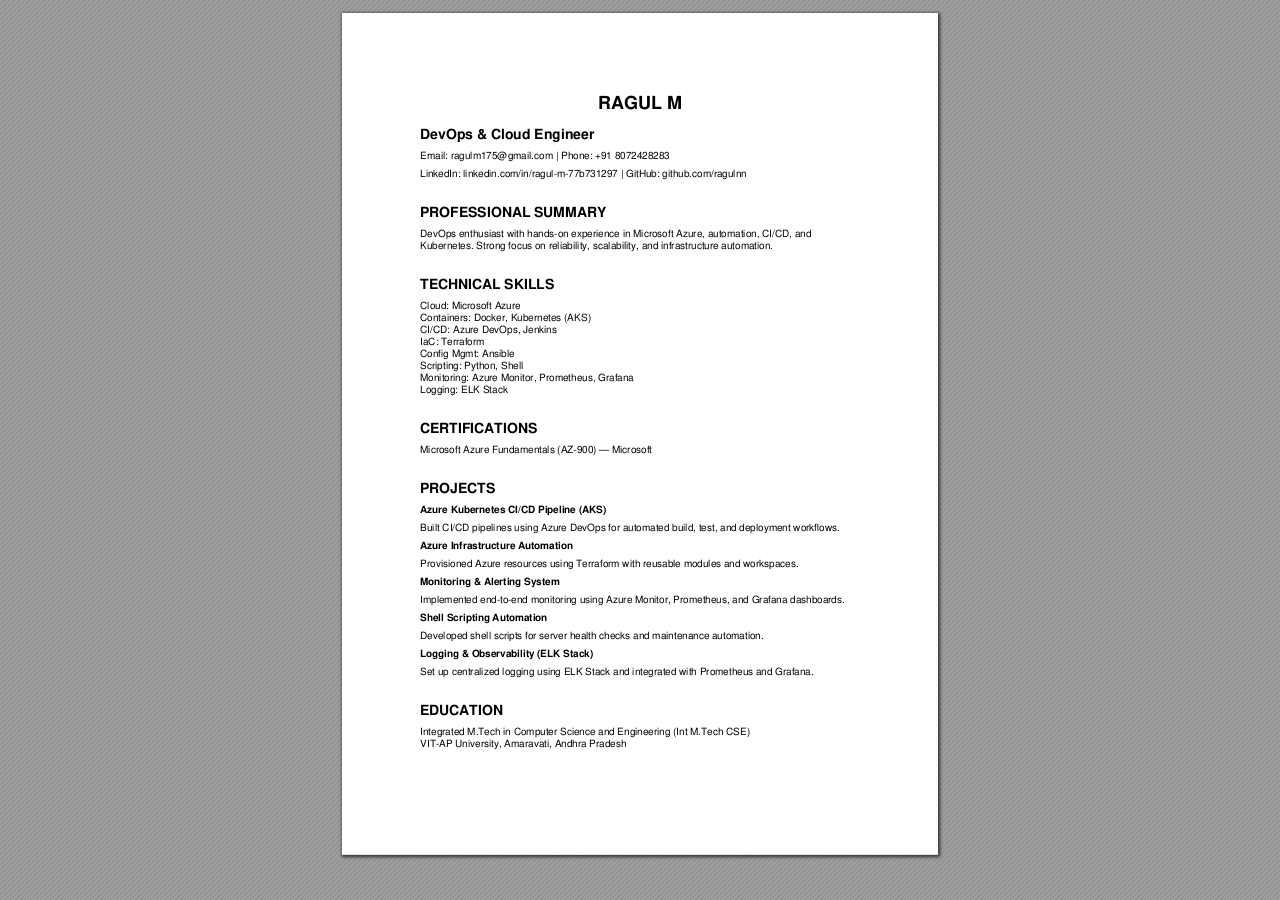
==== index.html @ ffc7468d "Rename Ragul_Resume_Updated.html to index.html" ====
<!DOCTYPE html>
<!-- Created by pdf2htmlEX (https://github.com/pdf2htmlEX/pdf2htmlEX) -->
<html xmlns="http://www.w3.org/1999/xhtml">
<head>
<meta charset="utf-8"/>
<meta name="generator" content="pdf2htmlEX"/>
<meta http-equiv="X-UA-Compatible" content="IE=edge,chrome=1"/>
<style type="text/css">
/*! 
 * Base CSS for pdf2htmlEX
 * Copyright 2012,2013 Lu Wang <coolwanglu@gmail.com> 
 * https://github.com/pdf2htmlEX/pdf2htmlEX/blob/master/share/LICENSE
 */#sidebar{position:absolute;top:0;left:0;bottom:0;width:250px;padding:0;margin:0;overflow:auto}#page-container{position:absolute;top:0;left:0;margin:0;padding:0;border:0}@media screen{#sidebar.opened+#page-container{left:250px}#page-container{bottom:0;right:0;overflow:auto}.loading-indicator{display:none}.loading-indicator.active{display:block;position:absolute;width:64px;height:64px;top:50%;left:50%;margin-top:-32px;margin-left:-32px}.loading-indicator img{position:absolute;top:0;left:0;bottom:0;right:0}}@media print{@page{margin:0}html{margin:0}body{margin:0;-webkit-print-color-adjust:exact}#sidebar{display:none}#page-container{width:auto;height:auto;overflow:visible;background-color:transparent}.d{display:none}}.pf{position:relative;background-color:white;overflow:hidden;margin:0;border:0}.pc{position:absolute;border:0;padding:0;margin:0;top:0;left:0;width:100%;height:100%;overflow:hidden;display:block;transform-origin:0 0;-ms-transform-origin:0 0;-webkit-transform-origin:0 0}.pc.opened{display:block}.bf{position:absolute;border:0;margin:0;top:0;bottom:0;width:100%;height:100%;-ms-user-select:none;-moz-user-select:none;-webkit-user-select:none;user-select:none}.bi{position:absolute;border:0;margin:0;-ms-user-select:none;-moz-user-select:none;-webkit-user-select:none;user-select:none}@media print{.pf{margin:0;box-shadow:none;page-break-after:always;page-break-inside:avoid}@-moz-document url-prefix(){.pf{overflow:visible;border:1px solid #fff}.pc{overflow:visible}}}.c{position:absolute;border:0;padding:0;margin:0;overflow:hidden;display:block}.t{position:absolute;white-space:pre;font-size:1px;transform-origin:0 100%;-ms-transform-origin:0 100%;-webkit-transform-origin:0 100%;unicode-bidi:bidi-override;-moz-font-feature-settings:"liga" 0}.t:after{content:''}.t:before{content:'';display:inline-block}.t span{position:relative;unicode-bidi:bidi-override}._{display:inline-block;color:transparent;z-index:-1}::selection{background:rgba(127,255,255,0.4)}::-moz-selection{background:rgba(127,255,255,0.4)}.pi{display:none}.d{position:absolute;transform-origin:0 100%;-ms-transform-origin:0 100%;-webkit-transform-origin:0 100%}.it{border:0;background-color:rgba(255,255,255,0.0)}.ir:hover{cursor:pointer}</style>
<style type="text/css">
/*! 
 * Fancy styles for pdf2htmlEX
 * Copyright 2012,2013 Lu Wang <coolwanglu@gmail.com> 
 * https://github.com/pdf2htmlEX/pdf2htmlEX/blob/master/share/LICENSE
 */@keyframes fadein{from{opacity:0}to{opacity:1}}@-webkit-keyframes fadein{from{opacity:0}to{opacity:1}}@keyframes swing{0{transform:rotate(0)}10%{transform:rotate(0)}90%{transform:rotate(720deg)}100%{transform:rotate(720deg)}}@-webkit-keyframes swing{0{-webkit-transform:rotate(0)}10%{-webkit-transform:rotate(0)}90%{-webkit-transform:rotate(720deg)}100%{-webkit-transform:rotate(720deg)}}@media screen{#sidebar{background-color:#2f3236;background-image:url("[data-uri]")}#outline{font-family:Georgia,Times,"Times New Roman",serif;font-size:13px;margin:2em 1em}#outline ul{padding:0}#outline li{list-style-type:none;margin:1em 0}#outline li>ul{margin-left:1em}#outline a,#outline a:visited,#outline a:hover,#outline a:active{line-height:1.2;color:#e8e8e8;text-overflow:ellipsis;white-space:nowrap;text-decoration:none;display:block;overflow:hidden;outline:0}#outline a:hover{color:#0cf}#page-container{background-color:#9e9e9e;background-image:url("[data-uri]");-webkit-transition:left 500ms;transition:left 500ms}.pf{margin:13px auto;box-shadow:1px 1px 3px 1px #333;border-collapse:separate}.pc.opened{-webkit-animation:fadein 100ms;animation:fadein 100ms}.loading-indicator.active{-webkit-animation:swing 1.5s ease-in-out .01s infinite alternate none;animation:swing 1.5s ease-in-out .01s infinite alternate none}.checked{background:no-repeat url([data-uri])}}</style>
<style type="text/css">
.ff0{font-family:sans-serif;visibility:hidden;}
@font-face{font-family:ff1;src:url('[data-uri]')format("woff");}.ff1{font-family:ff1;line-height:1.377000;font-style:normal;font-weight:normal;visibility:visible;}
@font-face{font-family:ff2;src:url('[data-uri]')format("woff");}.ff2{font-family:ff2;line-height:1.374000;font-style:normal;font-weight:normal;visibility:visible;}
.m0{transform:matrix(0.250000,0.000000,0.000000,0.250000,0,0);-ms-transform:matrix(0.250000,0.000000,0.000000,0.250000,0,0);-webkit-transform:matrix(0.250000,0.000000,0.000000,0.250000,0,0);}
.v0{vertical-align:0.000000px;}
.ls0{letter-spacing:0.000000px;}
.sc_{text-shadow:none;}
.sc0{text-shadow:-0.015em 0 transparent,0 0.015em transparent,0.015em 0 transparent,0 -0.015em  transparent;}
@media screen and (-webkit-min-device-pixel-ratio:0){
.sc_{-webkit-text-stroke:0px transparent;}
.sc0{-webkit-text-stroke:0.015em transparent;text-shadow:none;}
}
.ws0{word-spacing:0.000000px;}
.fc0{color:rgb(0,0,0);}
.fs2{font-size:40.000000px;}
.fs1{font-size:56.000000px;}
.fs0{font-size:72.000000px;}
.y0{bottom:-0.240000px;}
.y20{bottom:107.889800px;}
.y1f{bottom:119.889800px;}
.y1e{bottom:139.889800px;}
.y1d{bottom:179.889800px;}
.y1c{bottom:197.889800px;}
.y1b{bottom:215.889800px;}
.y1a{bottom:233.889800px;}
.y19{bottom:251.889800px;}
.y18{bottom:269.889800px;}
.y17{bottom:287.889800px;}
.y16{bottom:305.889800px;}
.y15{bottom:323.889800px;}
.y14{bottom:341.889800px;}
.y13{bottom:361.889800px;}
.y12{bottom:401.889800px;}
.y11{bottom:421.889800px;}
.y10{bottom:461.889800px;}
.yf{bottom:473.889800px;}
.ye{bottom:485.889800px;}
.yd{bottom:497.889800px;}
.yc{bottom:509.889800px;}
.yb{bottom:521.889800px;}
.ya{bottom:533.889800px;}
.y9{bottom:545.889800px;}
.y8{bottom:565.889800px;}
.y7{bottom:605.889800px;}
.y6{bottom:617.889800px;}
.y5{bottom:637.889800px;}
.y4{bottom:677.889800px;}
.y3{bottom:695.889800px;}
.y2{bottom:715.889800px;}
.y1{bottom:745.889800px;}
.h5{height:42.800000px;}
.h4{height:43.000000px;}
.h3{height:59.920000px;}
.h2{height:77.040000px;}
.h0{height:841.889800px;}
.h1{height:842.160000px;}
.w0{width:595.275600px;}
.w1{width:595.440000px;}
.x0{left:0.000000px;}
.x2{left:78.000000px;}
.x1{left:255.643800px;}
@media print{
.v0{vertical-align:0.000000pt;}
.ls0{letter-spacing:0.000000pt;}
.ws0{word-spacing:0.000000pt;}
.fs2{font-size:53.333333pt;}
.fs1{font-size:74.666667pt;}
.fs0{font-size:96.000000pt;}
.y0{bottom:-0.320000pt;}
.y20{bottom:143.853067pt;}
.y1f{bottom:159.853067pt;}
.y1e{bottom:186.519733pt;}
.y1d{bottom:239.853067pt;}
.y1c{bottom:263.853067pt;}
.y1b{bottom:287.853067pt;}
.y1a{bottom:311.853067pt;}
.y19{bottom:335.853067pt;}
.y18{bottom:359.853067pt;}
.y17{bottom:383.853067pt;}
.y16{bottom:407.853067pt;}
.y15{bottom:431.853067pt;}
.y14{bottom:455.853067pt;}
.y13{bottom:482.519733pt;}
.y12{bottom:535.853067pt;}
.y11{bottom:562.519733pt;}
.y10{bottom:615.853067pt;}
.yf{bottom:631.853067pt;}
.ye{bottom:647.853067pt;}
.yd{bottom:663.853067pt;}
.yc{bottom:679.853067pt;}
.yb{bottom:695.853067pt;}
.ya{bottom:711.853067pt;}
.y9{bottom:727.853067pt;}
.y8{bottom:754.519733pt;}
.y7{bottom:807.853067pt;}
.y6{bottom:823.853067pt;}
.y5{bottom:850.519733pt;}
.y4{bottom:903.853067pt;}
.y3{bottom:927.853067pt;}
.y2{bottom:954.519733pt;}
.y1{bottom:994.519733pt;}
.h5{height:57.066667pt;}
.h4{height:57.333333pt;}
.h3{height:79.893333pt;}
.h2{height:102.720000pt;}
.h0{height:1122.519733pt;}
.h1{height:1122.880000pt;}
.w0{width:793.700800pt;}
.w1{width:793.920000pt;}
.x0{left:0.000000pt;}
.x2{left:104.000000pt;}
.x1{left:340.858400pt;}
}
</style>
<script>
/*
 Copyright 2012 Mozilla Foundation 
 Copyright 2013 Lu Wang <coolwanglu@gmail.com>
 Apachine License Version 2.0 
*/
(function(){function b(a,b,e,f){var c=(a.className||"").split(/\s+/g);""===c[0]&&c.shift();var d=c.indexOf(b);0>d&&e&&c.push(b);0<=d&&f&&c.splice(d,1);a.className=c.join(" ");return 0<=d}if(!("classList"in document.createElement("div"))){var e={add:function(a){b(this.element,a,!0,!1)},contains:function(a){return b(this.element,a,!1,!1)},remove:function(a){b(this.element,a,!1,!0)},toggle:function(a){b(this.element,a,!0,!0)}};Object.defineProperty(HTMLElement.prototype,"classList",{get:function(){if(this._classList)return this._classList;
var a=Object.create(e,{element:{value:this,writable:!1,enumerable:!0}});Object.defineProperty(this,"_classList",{value:a,writable:!1,enumerable:!1});return a},enumerable:!0})}})();
</script>
<script>
(function(){/*
 pdf2htmlEX.js: Core UI functions for pdf2htmlEX 
 Copyright 2012,2013 Lu Wang <coolwanglu@gmail.com> and other contributors 
 https://github.com/pdf2htmlEX/pdf2htmlEX/blob/master/share/LICENSE 
*/
var pdf2htmlEX=window.pdf2htmlEX=window.pdf2htmlEX||{},CSS_CLASS_NAMES={page_frame:"pf",page_content_box:"pc",page_data:"pi",background_image:"bi",link:"l",input_radio:"ir",__dummy__:"no comma"},DEFAULT_CONFIG={container_id:"page-container",sidebar_id:"sidebar",outline_id:"outline",loading_indicator_cls:"loading-indicator",preload_pages:3,render_timeout:100,scale_step:0.9,key_handler:!0,hashchange_handler:!0,view_history_handler:!0,__dummy__:"no comma"},EPS=1E-6;
function invert(a){var b=a[0]*a[3]-a[1]*a[2];return[a[3]/b,-a[1]/b,-a[2]/b,a[0]/b,(a[2]*a[5]-a[3]*a[4])/b,(a[1]*a[4]-a[0]*a[5])/b]}function transform(a,b){return[a[0]*b[0]+a[2]*b[1]+a[4],a[1]*b[0]+a[3]*b[1]+a[5]]}function get_page_number(a){return parseInt(a.getAttribute("data-page-no"),16)}function disable_dragstart(a){for(var b=0,c=a.length;b<c;++b)a[b].addEventListener("dragstart",function(){return!1},!1)}
function clone_and_extend_objs(a){for(var b={},c=0,e=arguments.length;c<e;++c){var h=arguments[c],d;for(d in h)h.hasOwnProperty(d)&&(b[d]=h[d])}return b}
function Page(a){if(a){this.shown=this.loaded=!1;this.page=a;this.num=get_page_number(a);this.original_height=a.clientHeight;this.original_width=a.clientWidth;var b=a.getElementsByClassName(CSS_CLASS_NAMES.page_content_box)[0];b&&(this.content_box=b,this.original_scale=this.cur_scale=this.original_height/b.clientHeight,this.page_data=JSON.parse(a.getElementsByClassName(CSS_CLASS_NAMES.page_data)[0].getAttribute("data-data")),this.ctm=this.page_data.ctm,this.ictm=invert(this.ctm),this.loaded=!0)}}
Page.prototype={hide:function(){this.loaded&&this.shown&&(this.content_box.classList.remove("opened"),this.shown=!1)},show:function(){this.loaded&&!this.shown&&(this.content_box.classList.add("opened"),this.shown=!0)},rescale:function(a){this.cur_scale=0===a?this.original_scale:a;this.loaded&&(a=this.content_box.style,a.msTransform=a.webkitTransform=a.transform="scale("+this.cur_scale.toFixed(3)+")");a=this.page.style;a.height=this.original_height*this.cur_scale+"px";a.width=this.original_width*this.cur_scale+
"px"},view_position:function(){var a=this.page,b=a.parentNode;return[b.scrollLeft-a.offsetLeft-a.clientLeft,b.scrollTop-a.offsetTop-a.clientTop]},height:function(){return this.page.clientHeight},width:function(){return this.page.clientWidth}};function Viewer(a){this.config=clone_and_extend_objs(DEFAULT_CONFIG,0<arguments.length?a:{});this.pages_loading=[];this.init_before_loading_content();var b=this;document.addEventListener("DOMContentLoaded",function(){b.init_after_loading_content()},!1)}
Viewer.prototype={scale:1,cur_page_idx:0,first_page_idx:0,init_before_loading_content:function(){this.pre_hide_pages()},initialize_radio_button:function(){for(var a=document.getElementsByClassName(CSS_CLASS_NAMES.input_radio),b=0;b<a.length;b++)a[b].addEventListener("click",function(){this.classList.toggle("checked")})},init_after_loading_content:function(){this.sidebar=document.getElementById(this.config.sidebar_id);this.outline=document.getElementById(this.config.outline_id);this.container=document.getElementById(this.config.container_id);
this.loading_indicator=document.getElementsByClassName(this.config.loading_indicator_cls)[0];for(var a=!0,b=this.outline.childNodes,c=0,e=b.length;c<e;++c)if("ul"===b[c].nodeName.toLowerCase()){a=!1;break}a||this.sidebar.classList.add("opened");this.find_pages();if(0!=this.pages.length){disable_dragstart(document.getElementsByClassName(CSS_CLASS_NAMES.background_image));this.config.key_handler&&this.register_key_handler();var h=this;this.config.hashchange_handler&&window.addEventListener("hashchange",
function(a){h.navigate_to_dest(document.location.hash.substring(1))},!1);this.config.view_history_handler&&window.addEventListener("popstate",function(a){a.state&&h.navigate_to_dest(a.state)},!1);this.container.addEventListener("scroll",function(){h.update_page_idx();h.schedule_render(!0)},!1);[this.container,this.outline].forEach(function(a){a.addEventListener("click",h.link_handler.bind(h),!1)});this.initialize_radio_button();this.render()}},find_pages:function(){for(var a=[],b={},c=this.container.childNodes,
e=0,h=c.length;e<h;++e){var d=c[e];d.nodeType===Node.ELEMENT_NODE&&d.classList.contains(CSS_CLASS_NAMES.page_frame)&&(d=new Page(d),a.push(d),b[d.num]=a.length-1)}this.pages=a;this.page_map=b},load_page:function(a,b,c){var e=this.pages;if(!(a>=e.length||(e=e[a],e.loaded||this.pages_loading[a]))){var e=e.page,h=e.getAttribute("data-page-url");if(h){this.pages_loading[a]=!0;var d=e.getElementsByClassName(this.config.loading_indicator_cls)[0];"undefined"===typeof d&&(d=this.loading_indicator.cloneNode(!0),
d.classList.add("active"),e.appendChild(d));var f=this,g=new XMLHttpRequest;g.open("GET",h,!0);g.onload=function(){if(200===g.status||0===g.status){var b=document.createElement("div");b.innerHTML=g.responseText;for(var d=null,b=b.childNodes,e=0,h=b.length;e<h;++e){var p=b[e];if(p.nodeType===Node.ELEMENT_NODE&&p.classList.contains(CSS_CLASS_NAMES.page_frame)){d=p;break}}b=f.pages[a];f.container.replaceChild(d,b.page);b=new Page(d);f.pages[a]=b;b.hide();b.rescale(f.scale);disable_dragstart(d.getElementsByClassName(CSS_CLASS_NAMES.background_image));
f.schedule_render(!1);c&&c(b)}delete f.pages_loading[a]};g.send(null)}void 0===b&&(b=this.config.preload_pages);0<--b&&(f=this,setTimeout(function(){f.load_page(a+1,b)},0))}},pre_hide_pages:function(){var a="@media screen{."+CSS_CLASS_NAMES.page_content_box+"{display:none;}}",b=document.createElement("style");b.styleSheet?b.styleSheet.cssText=a:b.appendChild(document.createTextNode(a));document.head.appendChild(b)},render:function(){for(var a=this.container,b=a.scrollTop,c=a.clientHeight,a=b-c,b=
b+c+c,c=this.pages,e=0,h=c.length;e<h;++e){var d=c[e],f=d.page,g=f.offsetTop+f.clientTop,f=g+f.clientHeight;g<=b&&f>=a?d.loaded?d.show():this.load_page(e):d.hide()}},update_page_idx:function(){var a=this.pages,b=a.length;if(!(2>b)){for(var c=this.container,e=c.scrollTop,c=e+c.clientHeight,h=-1,d=b,f=d-h;1<f;){var g=h+Math.floor(f/2),f=a[g].page;f.offsetTop+f.clientTop+f.clientHeight>=e?d=g:h=g;f=d-h}this.first_page_idx=d;for(var g=h=this.cur_page_idx,k=0;d<b;++d){var f=a[d].page,l=f.offsetTop+f.clientTop,
f=f.clientHeight;if(l>c)break;f=(Math.min(c,l+f)-Math.max(e,l))/f;if(d===h&&Math.abs(f-1)<=EPS){g=h;break}f>k&&(k=f,g=d)}this.cur_page_idx=g}},schedule_render:function(a){if(void 0!==this.render_timer){if(!a)return;clearTimeout(this.render_timer)}var b=this;this.render_timer=setTimeout(function(){delete b.render_timer;b.render()},this.config.render_timeout)},register_key_handler:function(){var a=this;window.addEventListener("DOMMouseScroll",function(b){if(b.ctrlKey){b.preventDefault();var c=a.container,
e=c.getBoundingClientRect(),c=[b.clientX-e.left-c.clientLeft,b.clientY-e.top-c.clientTop];a.rescale(Math.pow(a.config.scale_step,b.detail),!0,c)}},!1);window.addEventListener("keydown",function(b){var c=!1,e=b.ctrlKey||b.metaKey,h=b.altKey;switch(b.keyCode){case 61:case 107:case 187:e&&(a.rescale(1/a.config.scale_step,!0),c=!0);break;case 173:case 109:case 189:e&&(a.rescale(a.config.scale_step,!0),c=!0);break;case 48:e&&(a.rescale(0,!1),c=!0);break;case 33:h?a.scroll_to(a.cur_page_idx-1):a.container.scrollTop-=
a.container.clientHeight;c=!0;break;case 34:h?a.scroll_to(a.cur_page_idx+1):a.container.scrollTop+=a.container.clientHeight;c=!0;break;case 35:a.container.scrollTop=a.container.scrollHeight;c=!0;break;case 36:a.container.scrollTop=0,c=!0}c&&b.preventDefault()},!1)},rescale:function(a,b,c){var e=this.scale;this.scale=a=0===a?1:b?e*a:a;c||(c=[0,0]);b=this.container;c[0]+=b.scrollLeft;c[1]+=b.scrollTop;for(var h=this.pages,d=h.length,f=this.first_page_idx;f<d;++f){var g=h[f].page;if(g.offsetTop+g.clientTop>=
c[1])break}g=f-1;0>g&&(g=0);var g=h[g].page,k=g.clientWidth,f=g.clientHeight,l=g.offsetLeft+g.clientLeft,m=c[0]-l;0>m?m=0:m>k&&(m=k);k=g.offsetTop+g.clientTop;c=c[1]-k;0>c?c=0:c>f&&(c=f);for(f=0;f<d;++f)h[f].rescale(a);b.scrollLeft+=m/e*a+g.offsetLeft+g.clientLeft-m-l;b.scrollTop+=c/e*a+g.offsetTop+g.clientTop-c-k;this.schedule_render(!0)},fit_width:function(){var a=this.cur_page_idx;this.rescale(this.container.clientWidth/this.pages[a].width(),!0);this.scroll_to(a)},fit_height:function(){var a=this.cur_page_idx;
this.rescale(this.container.clientHeight/this.pages[a].height(),!0);this.scroll_to(a)},get_containing_page:function(a){for(;a;){if(a.nodeType===Node.ELEMENT_NODE&&a.classList.contains(CSS_CLASS_NAMES.page_frame)){a=get_page_number(a);var b=this.page_map;return a in b?this.pages[b[a]]:null}a=a.parentNode}return null},link_handler:function(a){var b=a.target,c=b.getAttribute("data-dest-detail");if(c){if(this.config.view_history_handler)try{var e=this.get_current_view_hash();window.history.replaceState(e,
"","#"+e);window.history.pushState(c,"","#"+c)}catch(h){}this.navigate_to_dest(c,this.get_containing_page(b));a.preventDefault()}},navigate_to_dest:function(a,b){try{var c=JSON.parse(a)}catch(e){return}if(c instanceof Array){var h=c[0],d=this.page_map;if(h in d){for(var f=d[h],h=this.pages[f],d=2,g=c.length;d<g;++d){var k=c[d];if(null!==k&&"number"!==typeof k)return}for(;6>c.length;)c.push(null);var g=b||this.pages[this.cur_page_idx],d=g.view_position(),d=transform(g.ictm,[d[0],g.height()-d[1]]),
g=this.scale,l=[0,0],m=!0,k=!1,n=this.scale;switch(c[1]){case "XYZ":l=[null===c[2]?d[0]:c[2]*n,null===c[3]?d[1]:c[3]*n];g=c[4];if(null===g||0===g)g=this.scale;k=!0;break;case "Fit":case "FitB":l=[0,0];k=!0;break;case "FitH":case "FitBH":l=[0,null===c[2]?d[1]:c[2]*n];k=!0;break;case "FitV":case "FitBV":l=[null===c[2]?d[0]:c[2]*n,0];k=!0;break;case "FitR":l=[c[2]*n,c[5]*n],m=!1,k=!0}if(k){this.rescale(g,!1);var p=this,c=function(a){l=transform(a.ctm,l);m&&(l[1]=a.height()-l[1]);p.scroll_to(f,l)};h.loaded?
c(h):(this.load_page(f,void 0,c),this.scroll_to(f))}}}},scroll_to:function(a,b){var c=this.pages;if(!(0>a||a>=c.length)){c=c[a].view_position();void 0===b&&(b=[0,0]);var e=this.container;e.scrollLeft+=b[0]-c[0];e.scrollTop+=b[1]-c[1]}},get_current_view_hash:function(){var a=[],b=this.pages[this.cur_page_idx];a.push(b.num);a.push("XYZ");var c=b.view_position(),c=transform(b.ictm,[c[0],b.height()-c[1]]);a.push(c[0]/this.scale);a.push(c[1]/this.scale);a.push(this.scale);return JSON.stringify(a)}};
pdf2htmlEX.Viewer=Viewer;})();
</script>
<script>
try{
pdf2htmlEX.defaultViewer = new pdf2htmlEX.Viewer({});
}catch(e){}
</script>
<title></title>
</head>
<body>
<div id="sidebar">
<div id="outline">
</div>
</div>
<div id="page-container">
<div id="pf1" class="pf w0 h0" data-page-no="1"><div class="pc pc1 w0 h0"><img class="bi x0 y0 w1 h1" alt="" src="[data-uri]"/><div class="t m0 x1 h2 y1 ff1 fs0 fc0 sc0 ls0 ws0">RAGUL M</div><div class="t m0 x2 h3 y2 ff1 fs1 fc0 sc0 ls0 ws0">DevOps &amp; Cloud Engineer</div><div class="t m0 x2 h4 y3 ff2 fs2 fc0 sc0 ls0 ws0">Email: ragulm175@gmail.com | Phone: +91 8072428283</div><div class="t m0 x2 h4 y4 ff2 fs2 fc0 sc0 ls0 ws0">LinkedIn: linkedin.com/in/ragul-m-77b731297 | GitHub: github.com/ragulnn</div><div class="t m0 x2 h3 y5 ff1 fs1 fc0 sc0 ls0 ws0">PROFESSIONAL SUMMARY</div><div class="t m0 x2 h4 y6 ff2 fs2 fc0 sc0 ls0 ws0">DevOps enthusiast with hands-on experience in Microsoft Azure, automation, CI/CD, and</div><div class="t m0 x2 h4 y7 ff2 fs2 fc0 sc0 ls0 ws0">Kubernetes. Strong focus on reliability, scalability, and infrastructure automation.</div><div class="t m0 x2 h3 y8 ff1 fs1 fc0 sc0 ls0 ws0">TECHNICAL SKILLS</div><div class="t m0 x2 h4 y9 ff2 fs2 fc0 sc0 ls0 ws0">Cloud: Microsoft Azure</div><div class="t m0 x2 h4 ya ff2 fs2 fc0 sc0 ls0 ws0">Containers: Docker, Kubernetes (AKS)</div><div class="t m0 x2 h4 yb ff2 fs2 fc0 sc0 ls0 ws0">CI/CD: Azure DevOps, Jenkins</div><div class="t m0 x2 h4 yc ff2 fs2 fc0 sc0 ls0 ws0">IaC: Terraform</div><div class="t m0 x2 h4 yd ff2 fs2 fc0 sc0 ls0 ws0">Config Mgmt: Ansible</div><div class="t m0 x2 h4 ye ff2 fs2 fc0 sc0 ls0 ws0">Scripting: Python, Shell</div><div class="t m0 x2 h4 yf ff2 fs2 fc0 sc0 ls0 ws0">Monitoring: Azure Monitor, Prometheus, Grafana</div><div class="t m0 x2 h4 y10 ff2 fs2 fc0 sc0 ls0 ws0">Logging: ELK Stack</div><div class="t m0 x2 h3 y11 ff1 fs1 fc0 sc0 ls0 ws0">CERTIFICATIONS</div><div class="t m0 x2 h4 y12 ff2 fs2 fc0 sc0 ls0 ws0">Microsoft Azure Fundamentals (AZ-900) — Microsoft</div><div class="t m0 x2 h3 y13 ff1 fs1 fc0 sc0 ls0 ws0">PROJECTS</div><div class="t m0 x2 h5 y14 ff1 fs2 fc0 sc0 ls0 ws0">Azure Kubernetes CI/CD Pipeline (AKS)</div><div class="t m0 x2 h4 y15 ff2 fs2 fc0 sc0 ls0 ws0">Built CI/CD pipelines using Azure DevOps for automated build, test, and deployment workflows.</div><div class="t m0 x2 h5 y16 ff1 fs2 fc0 sc0 ls0 ws0">Azure Infrastructure Automation</div><div class="t m0 x2 h4 y17 ff2 fs2 fc0 sc0 ls0 ws0">Provisioned Azure resources using Terraform with reusable modules and workspaces.</div><div class="t m0 x2 h5 y18 ff1 fs2 fc0 sc0 ls0 ws0">Monitoring &amp; Alerting System</div><div class="t m0 x2 h4 y19 ff2 fs2 fc0 sc0 ls0 ws0">Implemented end-to-end monitoring using Azure Monitor, Prometheus, and Grafana dashboards.</div><div class="t m0 x2 h5 y1a ff1 fs2 fc0 sc0 ls0 ws0">Shell Scripting Automation</div><div class="t m0 x2 h4 y1b ff2 fs2 fc0 sc0 ls0 ws0">Developed shell scripts for server health checks and maintenance automation.</div><div class="t m0 x2 h5 y1c ff1 fs2 fc0 sc0 ls0 ws0">Logging &amp; Observability (ELK Stack)</div><div class="t m0 x2 h4 y1d ff2 fs2 fc0 sc0 ls0 ws0">Set up centralized logging using ELK Stack and integrated with Prometheus and Grafana.</div><div class="t m0 x2 h3 y1e ff1 fs1 fc0 sc0 ls0 ws0">EDUCATION</div><div class="t m0 x2 h4 y1f ff2 fs2 fc0 sc0 ls0 ws0">Integrated M.Tech in Computer Science and Engineering (Int M.Tech CSE)</div><div class="t m0 x2 h4 y20 ff2 fs2 fc0 sc0 ls0 ws0">VIT-AP University, Amaravati, Andhra Pradesh</div></div><div class="pi" data-data='{"ctm":[1.000000,0.000000,0.000000,1.000000,0.000000,0.000000]}'></div></div>
</div>
<div class="loading-indicator">
<img alt="" src="[data-uri]"/>
</div>
</body>
</html>
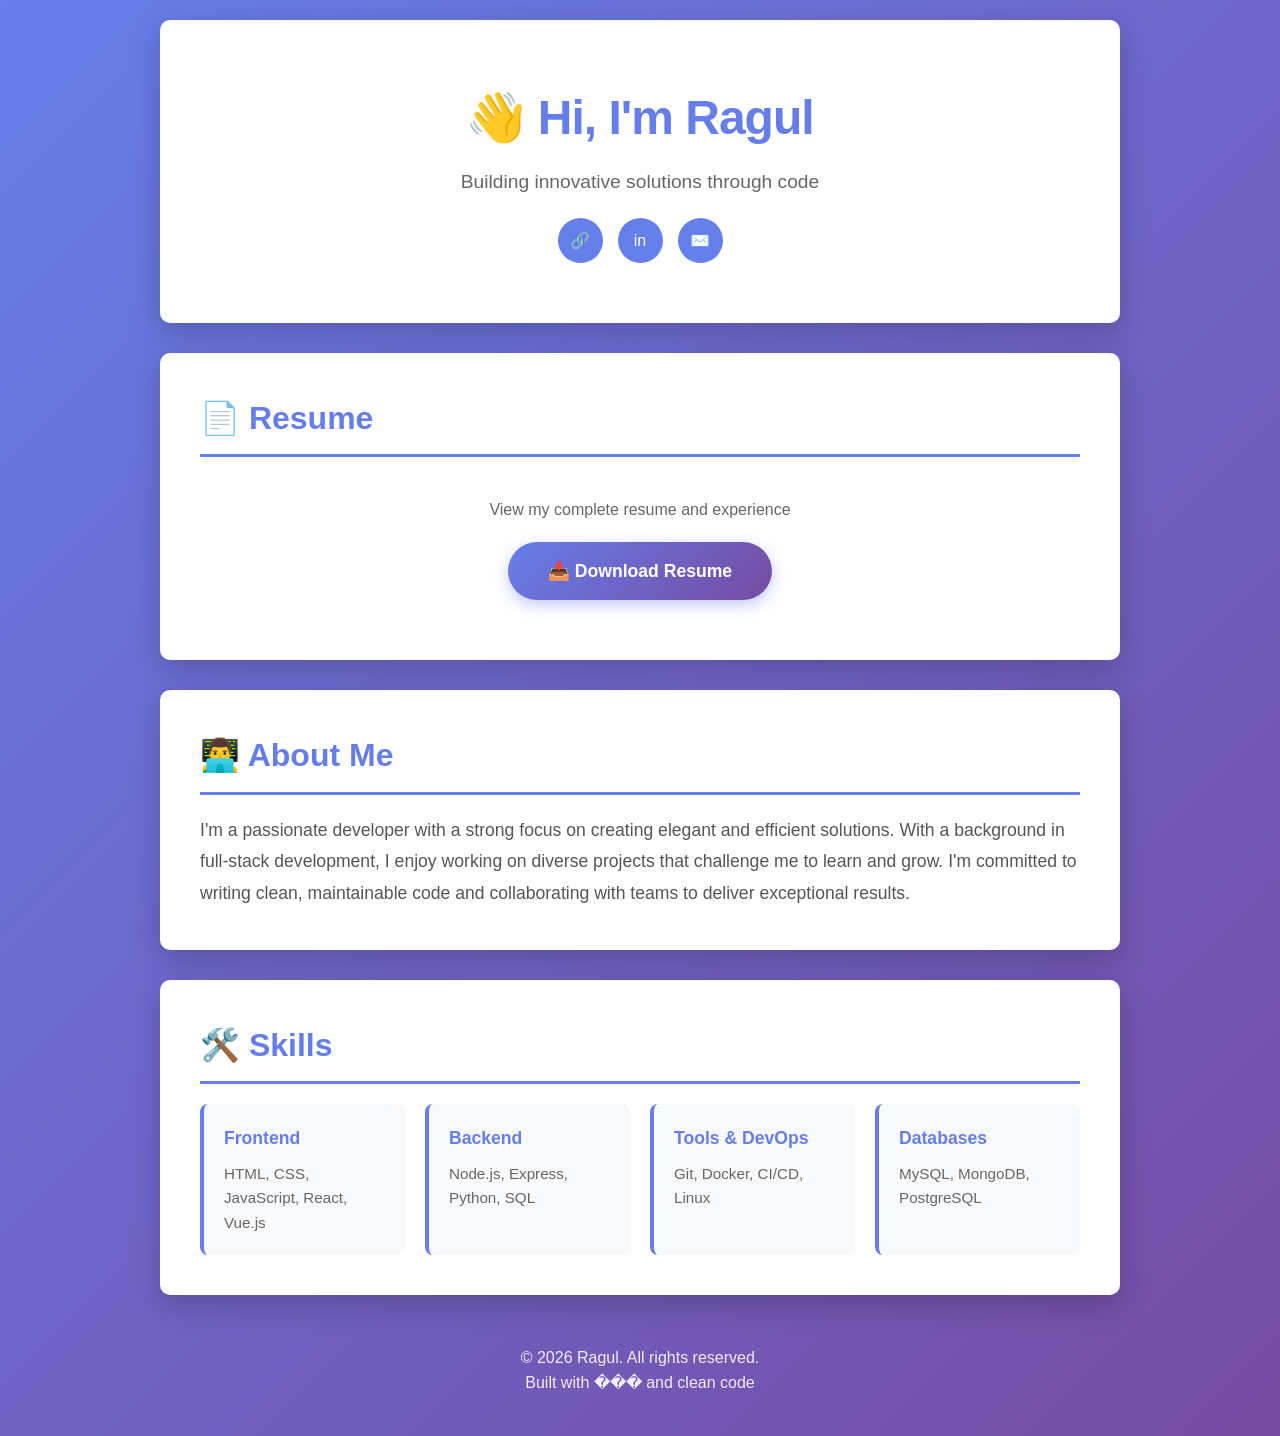
==== commit 170bcbe0: "Replace with professional portfolio website" ====
--- a/index.html
+++ b/index.html
@@ -1,192 +1,239 @@
 <!DOCTYPE html>
-<!-- Created by pdf2htmlEX (https://github.com/pdf2htmlEX/pdf2htmlEX) -->
-<html xmlns="http://www.w3.org/1999/xhtml">
+<html lang="en">
 <head>
-<meta charset="utf-8"/>
-<meta name="generator" content="pdf2htmlEX"/>
-<meta http-equiv="X-UA-Compatible" content="IE=edge,chrome=1"/>
-<style type="text/css">
-/*! 
- * Base CSS for pdf2htmlEX
- * Copyright 2012,2013 Lu Wang <coolwanglu@gmail.com> 
- * https://github.com/pdf2htmlEX/pdf2htmlEX/blob/master/share/LICENSE
- */#sidebar{position:absolute;top:0;left:0;bottom:0;width:250px;padding:0;margin:0;overflow:auto}#page-container{position:absolute;top:0;left:0;margin:0;padding:0;border:0}@media screen{#sidebar.opened+#page-container{left:250px}#page-container{bottom:0;right:0;overflow:auto}.loading-indicator{display:none}.loading-indicator.active{display:block;position:absolute;width:64px;height:64px;top:50%;left:50%;margin-top:-32px;margin-left:-32px}.loading-indicator img{position:absolute;top:0;left:0;bottom:0;right:0}}@media print{@page{margin:0}html{margin:0}body{margin:0;-webkit-print-color-adjust:exact}#sidebar{display:none}#page-container{width:auto;height:auto;overflow:visible;background-color:transparent}.d{display:none}}.pf{position:relative;background-color:white;overflow:hidden;margin:0;border:0}.pc{position:absolute;border:0;padding:0;margin:0;top:0;left:0;width:100%;height:100%;overflow:hidden;display:block;transform-origin:0 0;-ms-transform-origin:0 0;-webkit-transform-origin:0 0}.pc.opened{display:block}.bf{position:absolute;border:0;margin:0;top:0;bottom:0;width:100%;height:100%;-ms-user-select:none;-moz-user-select:none;-webkit-user-select:none;user-select:none}.bi{position:absolute;border:0;margin:0;-ms-user-select:none;-moz-user-select:none;-webkit-user-select:none;user-select:none}@media print{.pf{margin:0;box-shadow:none;page-break-after:always;page-break-inside:avoid}@-moz-document url-prefix(){.pf{overflow:visible;border:1px solid #fff}.pc{overflow:visible}}}.c{position:absolute;border:0;padding:0;margin:0;overflow:hidden;display:block}.t{position:absolute;white-space:pre;font-size:1px;transform-origin:0 100%;-ms-transform-origin:0 100%;-webkit-transform-origin:0 100%;unicode-bidi:bidi-override;-moz-font-feature-settings:"liga" 0}.t:after{content:''}.t:before{content:'';display:inline-block}.t span{position:relative;unicode-bidi:bidi-override}._{display:inline-block;color:transparent;z-index:-1}::selection{background:rgba(127,255,255,0.4)}::-moz-selection{background:rgba(127,255,255,0.4)}.pi{display:none}.d{position:absolute;transform-origin:0 100%;-ms-transform-origin:0 100%;-webkit-transform-origin:0 100%}.it{border:0;background-color:rgba(255,255,255,0.0)}.ir:hover{cursor:pointer}</style>
-<style type="text/css">
-/*! 
- * Fancy styles for pdf2htmlEX
- * Copyright 2012,2013 Lu Wang <coolwanglu@gmail.com> 
- * https://github.com/pdf2htmlEX/pdf2htmlEX/blob/master/share/LICENSE
- */@keyframes fadein{from{opacity:0}to{opacity:1}}@-webkit-keyframes fadein{from{opacity:0}to{opacity:1}}@keyframes swing{0{transform:rotate(0)}10%{transform:rotate(0)}90%{transform:rotate(720deg)}100%{transform:rotate(720deg)}}@-webkit-keyframes swing{0{-webkit-transform:rotate(0)}10%{-webkit-transform:rotate(0)}90%{-webkit-transform:rotate(720deg)}100%{-webkit-transform:rotate(720deg)}}@media screen{#sidebar{background-color:#2f3236;background-image:url("[data-uri]")}#outline{font-family:Georgia,Times,"Times New Roman",serif;font-size:13px;margin:2em 1em}#outline ul{padding:0}#outline li{list-style-type:none;margin:1em 0}#outline li>ul{margin-left:1em}#outline a,#outline a:visited,#outline a:hover,#outline a:active{line-height:1.2;color:#e8e8e8;text-overflow:ellipsis;white-space:nowrap;text-decoration:none;display:block;overflow:hidden;outline:0}#outline a:hover{color:#0cf}#page-container{background-color:#9e9e9e;background-image:url("[data-uri]");-webkit-transition:left 500ms;transition:left 500ms}.pf{margin:13px auto;box-shadow:1px 1px 3px 1px #333;border-collapse:separate}.pc.opened{-webkit-animation:fadein 100ms;animation:fadein 100ms}.loading-indicator.active{-webkit-animation:swing 1.5s ease-in-out .01s infinite alternate none;animation:swing 1.5s ease-in-out .01s infinite alternate none}.checked{background:no-repeat url([data-uri])}}</style>
-<style type="text/css">
-.ff0{font-family:sans-serif;visibility:hidden;}
-@font-face{font-family:ff1;src:url('[data-uri]')format("woff");}.ff1{font-family:ff1;line-height:1.377000;font-style:normal;font-weight:normal;visibility:visible;}
-@font-face{font-family:ff2;src:url('[data-uri]')format("woff");}.ff2{font-family:ff2;line-height:1.374000;font-style:normal;font-weight:normal;visibility:visible;}
-.m0{transform:matrix(0.250000,0.000000,0.000000,0.250000,0,0);-ms-transform:matrix(0.250000,0.000000,0.000000,0.250000,0,0);-webkit-transform:matrix(0.250000,0.000000,0.000000,0.250000,0,0);}
-.v0{vertical-align:0.000000px;}
-.ls0{letter-spacing:0.000000px;}
-.sc_{text-shadow:none;}
-.sc0{text-shadow:-0.015em 0 transparent,0 0.015em transparent,0.015em 0 transparent,0 -0.015em  transparent;}
-@media screen and (-webkit-min-device-pixel-ratio:0){
-.sc_{-webkit-text-stroke:0px transparent;}
-.sc0{-webkit-text-stroke:0.015em transparent;text-shadow:none;}
-}
-.ws0{word-spacing:0.000000px;}
-.fc0{color:rgb(0,0,0);}
-.fs2{font-size:40.000000px;}
-.fs1{font-size:56.000000px;}
-.fs0{font-size:72.000000px;}
-.y0{bottom:-0.240000px;}
-.y20{bottom:107.889800px;}
-.y1f{bottom:119.889800px;}
-.y1e{bottom:139.889800px;}
-.y1d{bottom:179.889800px;}
-.y1c{bottom:197.889800px;}
-.y1b{bottom:215.889800px;}
-.y1a{bottom:233.889800px;}
-.y19{bottom:251.889800px;}
-.y18{bottom:269.889800px;}
-.y17{bottom:287.889800px;}
-.y16{bottom:305.889800px;}
-.y15{bottom:323.889800px;}
-.y14{bottom:341.889800px;}
-.y13{bottom:361.889800px;}
-.y12{bottom:401.889800px;}
-.y11{bottom:421.889800px;}
-.y10{bottom:461.889800px;}
-.yf{bottom:473.889800px;}
-.ye{bottom:485.889800px;}
-.yd{bottom:497.889800px;}
-.yc{bottom:509.889800px;}
-.yb{bottom:521.889800px;}
-.ya{bottom:533.889800px;}
-.y9{bottom:545.889800px;}
-.y8{bottom:565.889800px;}
-.y7{bottom:605.889800px;}
-.y6{bottom:617.889800px;}
-.y5{bottom:637.889800px;}
-.y4{bottom:677.889800px;}
-.y3{bottom:695.889800px;}
-.y2{bottom:715.889800px;}
-.y1{bottom:745.889800px;}
-.h5{height:42.800000px;}
-.h4{height:43.000000px;}
-.h3{height:59.920000px;}
-.h2{height:77.040000px;}
-.h0{height:841.889800px;}
-.h1{height:842.160000px;}
-.w0{width:595.275600px;}
-.w1{width:595.440000px;}
-.x0{left:0.000000px;}
-.x2{left:78.000000px;}
-.x1{left:255.643800px;}
-@media print{
-.v0{vertical-align:0.000000pt;}
-.ls0{letter-spacing:0.000000pt;}
-.ws0{word-spacing:0.000000pt;}
-.fs2{font-size:53.333333pt;}
-.fs1{font-size:74.666667pt;}
-.fs0{font-size:96.000000pt;}
-.y0{bottom:-0.320000pt;}
-.y20{bottom:143.853067pt;}
-.y1f{bottom:159.853067pt;}
-.y1e{bottom:186.519733pt;}
-.y1d{bottom:239.853067pt;}
-.y1c{bottom:263.853067pt;}
-.y1b{bottom:287.853067pt;}
-.y1a{bottom:311.853067pt;}
-.y19{bottom:335.853067pt;}
-.y18{bottom:359.853067pt;}
-.y17{bottom:383.853067pt;}
-.y16{bottom:407.853067pt;}
-.y15{bottom:431.853067pt;}
-.y14{bottom:455.853067pt;}
-.y13{bottom:482.519733pt;}
-.y12{bottom:535.853067pt;}
-.y11{bottom:562.519733pt;}
-.y10{bottom:615.853067pt;}
-.yf{bottom:631.853067pt;}
-.ye{bottom:647.853067pt;}
-.yd{bottom:663.853067pt;}
-.yc{bottom:679.853067pt;}
-.yb{bottom:695.853067pt;}
-.ya{bottom:711.853067pt;}
-.y9{bottom:727.853067pt;}
-.y8{bottom:754.519733pt;}
-.y7{bottom:807.853067pt;}
-.y6{bottom:823.853067pt;}
-.y5{bottom:850.519733pt;}
-.y4{bottom:903.853067pt;}
-.y3{bottom:927.853067pt;}
-.y2{bottom:954.519733pt;}
-.y1{bottom:994.519733pt;}
-.h5{height:57.066667pt;}
-.h4{height:57.333333pt;}
-.h3{height:79.893333pt;}
-.h2{height:102.720000pt;}
-.h0{height:1122.519733pt;}
-.h1{height:1122.880000pt;}
-.w0{width:793.700800pt;}
-.w1{width:793.920000pt;}
-.x0{left:0.000000pt;}
-.x2{left:104.000000pt;}
-.x1{left:340.858400pt;}
-}
-</style>
-<script>
-/*
- Copyright 2012 Mozilla Foundation 
- Copyright 2013 Lu Wang <coolwanglu@gmail.com>
- Apachine License Version 2.0 
-*/
-(function(){function b(a,b,e,f){var c=(a.className||"").split(/\s+/g);""===c[0]&&c.shift();var d=c.indexOf(b);0>d&&e&&c.push(b);0<=d&&f&&c.splice(d,1);a.className=c.join(" ");return 0<=d}if(!("classList"in document.createElement("div"))){var e={add:function(a){b(this.element,a,!0,!1)},contains:function(a){return b(this.element,a,!1,!1)},remove:function(a){b(this.element,a,!1,!0)},toggle:function(a){b(this.element,a,!0,!0)}};Object.defineProperty(HTMLElement.prototype,"classList",{get:function(){if(this._classList)return this._classList;
-var a=Object.create(e,{element:{value:this,writable:!1,enumerable:!0}});Object.defineProperty(this,"_classList",{value:a,writable:!1,enumerable:!1});return a},enumerable:!0})}})();
-</script>
-<script>
-(function(){/*
- pdf2htmlEX.js: Core UI functions for pdf2htmlEX 
- Copyright 2012,2013 Lu Wang <coolwanglu@gmail.com> and other contributors 
- https://github.com/pdf2htmlEX/pdf2htmlEX/blob/master/share/LICENSE 
-*/
-var pdf2htmlEX=window.pdf2htmlEX=window.pdf2htmlEX||{},CSS_CLASS_NAMES={page_frame:"pf",page_content_box:"pc",page_data:"pi",background_image:"bi",link:"l",input_radio:"ir",__dummy__:"no comma"},DEFAULT_CONFIG={container_id:"page-container",sidebar_id:"sidebar",outline_id:"outline",loading_indicator_cls:"loading-indicator",preload_pages:3,render_timeout:100,scale_step:0.9,key_handler:!0,hashchange_handler:!0,view_history_handler:!0,__dummy__:"no comma"},EPS=1E-6;
-function invert(a){var b=a[0]*a[3]-a[1]*a[2];return[a[3]/b,-a[1]/b,-a[2]/b,a[0]/b,(a[2]*a[5]-a[3]*a[4])/b,(a[1]*a[4]-a[0]*a[5])/b]}function transform(a,b){return[a[0]*b[0]+a[2]*b[1]+a[4],a[1]*b[0]+a[3]*b[1]+a[5]]}function get_page_number(a){return parseInt(a.getAttribute("data-page-no"),16)}function disable_dragstart(a){for(var b=0,c=a.length;b<c;++b)a[b].addEventListener("dragstart",function(){return!1},!1)}
-function clone_and_extend_objs(a){for(var b={},c=0,e=arguments.length;c<e;++c){var h=arguments[c],d;for(d in h)h.hasOwnProperty(d)&&(b[d]=h[d])}return b}
-function Page(a){if(a){this.shown=this.loaded=!1;this.page=a;this.num=get_page_number(a);this.original_height=a.clientHeight;this.original_width=a.clientWidth;var b=a.getElementsByClassName(CSS_CLASS_NAMES.page_content_box)[0];b&&(this.content_box=b,this.original_scale=this.cur_scale=this.original_height/b.clientHeight,this.page_data=JSON.parse(a.getElementsByClassName(CSS_CLASS_NAMES.page_data)[0].getAttribute("data-data")),this.ctm=this.page_data.ctm,this.ictm=invert(this.ctm),this.loaded=!0)}}
-Page.prototype={hide:function(){this.loaded&&this.shown&&(this.content_box.classList.remove("opened"),this.shown=!1)},show:function(){this.loaded&&!this.shown&&(this.content_box.classList.add("opened"),this.shown=!0)},rescale:function(a){this.cur_scale=0===a?this.original_scale:a;this.loaded&&(a=this.content_box.style,a.msTransform=a.webkitTransform=a.transform="scale("+this.cur_scale.toFixed(3)+")");a=this.page.style;a.height=this.original_height*this.cur_scale+"px";a.width=this.original_width*this.cur_scale+
-"px"},view_position:function(){var a=this.page,b=a.parentNode;return[b.scrollLeft-a.offsetLeft-a.clientLeft,b.scrollTop-a.offsetTop-a.clientTop]},height:function(){return this.page.clientHeight},width:function(){return this.page.clientWidth}};function Viewer(a){this.config=clone_and_extend_objs(DEFAULT_CONFIG,0<arguments.length?a:{});this.pages_loading=[];this.init_before_loading_content();var b=this;document.addEventListener("DOMContentLoaded",function(){b.init_after_loading_content()},!1)}
-Viewer.prototype={scale:1,cur_page_idx:0,first_page_idx:0,init_before_loading_content:function(){this.pre_hide_pages()},initialize_radio_button:function(){for(var a=document.getElementsByClassName(CSS_CLASS_NAMES.input_radio),b=0;b<a.length;b++)a[b].addEventListener("click",function(){this.classList.toggle("checked")})},init_after_loading_content:function(){this.sidebar=document.getElementById(this.config.sidebar_id);this.outline=document.getElementById(this.config.outline_id);this.container=document.getElementById(this.config.container_id);
-this.loading_indicator=document.getElementsByClassName(this.config.loading_indicator_cls)[0];for(var a=!0,b=this.outline.childNodes,c=0,e=b.length;c<e;++c)if("ul"===b[c].nodeName.toLowerCase()){a=!1;break}a||this.sidebar.classList.add("opened");this.find_pages();if(0!=this.pages.length){disable_dragstart(document.getElementsByClassName(CSS_CLASS_NAMES.background_image));this.config.key_handler&&this.register_key_handler();var h=this;this.config.hashchange_handler&&window.addEventListener("hashchange",
-function(a){h.navigate_to_dest(document.location.hash.substring(1))},!1);this.config.view_history_handler&&window.addEventListener("popstate",function(a){a.state&&h.navigate_to_dest(a.state)},!1);this.container.addEventListener("scroll",function(){h.update_page_idx();h.schedule_render(!0)},!1);[this.container,this.outline].forEach(function(a){a.addEventListener("click",h.link_handler.bind(h),!1)});this.initialize_radio_button();this.render()}},find_pages:function(){for(var a=[],b={},c=this.container.childNodes,
-e=0,h=c.length;e<h;++e){var d=c[e];d.nodeType===Node.ELEMENT_NODE&&d.classList.contains(CSS_CLASS_NAMES.page_frame)&&(d=new Page(d),a.push(d),b[d.num]=a.length-1)}this.pages=a;this.page_map=b},load_page:function(a,b,c){var e=this.pages;if(!(a>=e.length||(e=e[a],e.loaded||this.pages_loading[a]))){var e=e.page,h=e.getAttribute("data-page-url");if(h){this.pages_loading[a]=!0;var d=e.getElementsByClassName(this.config.loading_indicator_cls)[0];"undefined"===typeof d&&(d=this.loading_indicator.cloneNode(!0),
-d.classList.add("active"),e.appendChild(d));var f=this,g=new XMLHttpRequest;g.open("GET",h,!0);g.onload=function(){if(200===g.status||0===g.status){var b=document.createElement("div");b.innerHTML=g.responseText;for(var d=null,b=b.childNodes,e=0,h=b.length;e<h;++e){var p=b[e];if(p.nodeType===Node.ELEMENT_NODE&&p.classList.contains(CSS_CLASS_NAMES.page_frame)){d=p;break}}b=f.pages[a];f.container.replaceChild(d,b.page);b=new Page(d);f.pages[a]=b;b.hide();b.rescale(f.scale);disable_dragstart(d.getElementsByClassName(CSS_CLASS_NAMES.background_image));
-f.schedule_render(!1);c&&c(b)}delete f.pages_loading[a]};g.send(null)}void 0===b&&(b=this.config.preload_pages);0<--b&&(f=this,setTimeout(function(){f.load_page(a+1,b)},0))}},pre_hide_pages:function(){var a="@media screen{."+CSS_CLASS_NAMES.page_content_box+"{display:none;}}",b=document.createElement("style");b.styleSheet?b.styleSheet.cssText=a:b.appendChild(document.createTextNode(a));document.head.appendChild(b)},render:function(){for(var a=this.container,b=a.scrollTop,c=a.clientHeight,a=b-c,b=
-b+c+c,c=this.pages,e=0,h=c.length;e<h;++e){var d=c[e],f=d.page,g=f.offsetTop+f.clientTop,f=g+f.clientHeight;g<=b&&f>=a?d.loaded?d.show():this.load_page(e):d.hide()}},update_page_idx:function(){var a=this.pages,b=a.length;if(!(2>b)){for(var c=this.container,e=c.scrollTop,c=e+c.clientHeight,h=-1,d=b,f=d-h;1<f;){var g=h+Math.floor(f/2),f=a[g].page;f.offsetTop+f.clientTop+f.clientHeight>=e?d=g:h=g;f=d-h}this.first_page_idx=d;for(var g=h=this.cur_page_idx,k=0;d<b;++d){var f=a[d].page,l=f.offsetTop+f.clientTop,
-f=f.clientHeight;if(l>c)break;f=(Math.min(c,l+f)-Math.max(e,l))/f;if(d===h&&Math.abs(f-1)<=EPS){g=h;break}f>k&&(k=f,g=d)}this.cur_page_idx=g}},schedule_render:function(a){if(void 0!==this.render_timer){if(!a)return;clearTimeout(this.render_timer)}var b=this;this.render_timer=setTimeout(function(){delete b.render_timer;b.render()},this.config.render_timeout)},register_key_handler:function(){var a=this;window.addEventListener("DOMMouseScroll",function(b){if(b.ctrlKey){b.preventDefault();var c=a.container,
-e=c.getBoundingClientRect(),c=[b.clientX-e.left-c.clientLeft,b.clientY-e.top-c.clientTop];a.rescale(Math.pow(a.config.scale_step,b.detail),!0,c)}},!1);window.addEventListener("keydown",function(b){var c=!1,e=b.ctrlKey||b.metaKey,h=b.altKey;switch(b.keyCode){case 61:case 107:case 187:e&&(a.rescale(1/a.config.scale_step,!0),c=!0);break;case 173:case 109:case 189:e&&(a.rescale(a.config.scale_step,!0),c=!0);break;case 48:e&&(a.rescale(0,!1),c=!0);break;case 33:h?a.scroll_to(a.cur_page_idx-1):a.container.scrollTop-=
-a.container.clientHeight;c=!0;break;case 34:h?a.scroll_to(a.cur_page_idx+1):a.container.scrollTop+=a.container.clientHeight;c=!0;break;case 35:a.container.scrollTop=a.container.scrollHeight;c=!0;break;case 36:a.container.scrollTop=0,c=!0}c&&b.preventDefault()},!1)},rescale:function(a,b,c){var e=this.scale;this.scale=a=0===a?1:b?e*a:a;c||(c=[0,0]);b=this.container;c[0]+=b.scrollLeft;c[1]+=b.scrollTop;for(var h=this.pages,d=h.length,f=this.first_page_idx;f<d;++f){var g=h[f].page;if(g.offsetTop+g.clientTop>=
-c[1])break}g=f-1;0>g&&(g=0);var g=h[g].page,k=g.clientWidth,f=g.clientHeight,l=g.offsetLeft+g.clientLeft,m=c[0]-l;0>m?m=0:m>k&&(m=k);k=g.offsetTop+g.clientTop;c=c[1]-k;0>c?c=0:c>f&&(c=f);for(f=0;f<d;++f)h[f].rescale(a);b.scrollLeft+=m/e*a+g.offsetLeft+g.clientLeft-m-l;b.scrollTop+=c/e*a+g.offsetTop+g.clientTop-c-k;this.schedule_render(!0)},fit_width:function(){var a=this.cur_page_idx;this.rescale(this.container.clientWidth/this.pages[a].width(),!0);this.scroll_to(a)},fit_height:function(){var a=this.cur_page_idx;
-this.rescale(this.container.clientHeight/this.pages[a].height(),!0);this.scroll_to(a)},get_containing_page:function(a){for(;a;){if(a.nodeType===Node.ELEMENT_NODE&&a.classList.contains(CSS_CLASS_NAMES.page_frame)){a=get_page_number(a);var b=this.page_map;return a in b?this.pages[b[a]]:null}a=a.parentNode}return null},link_handler:function(a){var b=a.target,c=b.getAttribute("data-dest-detail");if(c){if(this.config.view_history_handler)try{var e=this.get_current_view_hash();window.history.replaceState(e,
-"","#"+e);window.history.pushState(c,"","#"+c)}catch(h){}this.navigate_to_dest(c,this.get_containing_page(b));a.preventDefault()}},navigate_to_dest:function(a,b){try{var c=JSON.parse(a)}catch(e){return}if(c instanceof Array){var h=c[0],d=this.page_map;if(h in d){for(var f=d[h],h=this.pages[f],d=2,g=c.length;d<g;++d){var k=c[d];if(null!==k&&"number"!==typeof k)return}for(;6>c.length;)c.push(null);var g=b||this.pages[this.cur_page_idx],d=g.view_position(),d=transform(g.ictm,[d[0],g.height()-d[1]]),
-g=this.scale,l=[0,0],m=!0,k=!1,n=this.scale;switch(c[1]){case "XYZ":l=[null===c[2]?d[0]:c[2]*n,null===c[3]?d[1]:c[3]*n];g=c[4];if(null===g||0===g)g=this.scale;k=!0;break;case "Fit":case "FitB":l=[0,0];k=!0;break;case "FitH":case "FitBH":l=[0,null===c[2]?d[1]:c[2]*n];k=!0;break;case "FitV":case "FitBV":l=[null===c[2]?d[0]:c[2]*n,0];k=!0;break;case "FitR":l=[c[2]*n,c[5]*n],m=!1,k=!0}if(k){this.rescale(g,!1);var p=this,c=function(a){l=transform(a.ctm,l);m&&(l[1]=a.height()-l[1]);p.scroll_to(f,l)};h.loaded?
-c(h):(this.load_page(f,void 0,c),this.scroll_to(f))}}}},scroll_to:function(a,b){var c=this.pages;if(!(0>a||a>=c.length)){c=c[a].view_position();void 0===b&&(b=[0,0]);var e=this.container;e.scrollLeft+=b[0]-c[0];e.scrollTop+=b[1]-c[1]}},get_current_view_hash:function(){var a=[],b=this.pages[this.cur_page_idx];a.push(b.num);a.push("XYZ");var c=b.view_position(),c=transform(b.ictm,[c[0],b.height()-c[1]]);a.push(c[0]/this.scale);a.push(c[1]/this.scale);a.push(this.scale);return JSON.stringify(a)}};
-pdf2htmlEX.Viewer=Viewer;})();
-</script>
-<script>
-try{
-pdf2htmlEX.defaultViewer = new pdf2htmlEX.Viewer({});
-}catch(e){}
-</script>
-<title></title>
+    <meta charset="UTF-8">
+    <meta name="viewport" content="width=device-width, initial-scale=1.0">
+    <title>Ragul - Portfolio</title>
+    <style>
+        * {
+            margin: 0;
+            padding: 0;
+            box-sizing: border-box;
+        }
+
+        body {
+            font-family: 'Segoe UI', Tahoma, Geneva, Verdana, sans-serif;
+            line-height: 1.6;
+            color: #333;
+            background: linear-gradient(135deg, #667eea 0%, #764ba2 100%);
+            min-height: 100vh;
+        }
+
+        .container {
+            max-width: 1000px;
+            margin: 0 auto;
+            padding: 20px;
+        }
+
+        header {
+            background: white;
+            border-radius: 10px;
+            padding: 60px 40px;
+            text-align: center;
+            box-shadow: 0 10px 30px rgba(0, 0, 0, 0.2);
+            margin-bottom: 30px;
+        }
+
+        h1 {
+            font-size: 3em;
+            color: #667eea;
+            margin-bottom: 10px;
+            letter-spacing: -1px;
+        }
+
+        .tagline {
+            font-size: 1.2em;
+            color: #666;
+            margin-bottom: 20px;
+        }
+
+        .social-links {
+            margin-top: 20px;
+            display: flex;
+            justify-content: center;
+            gap: 15px;
+        }
+
+        .social-links a {
+            display: inline-block;
+            width: 45px;
+            height: 45px;
+            background: #667eea;
+            color: white;
+            border-radius: 50%;
+            text-align: center;
+            line-height: 45px;
+            text-decoration: none;
+            transition: all 0.3s ease;
+        }
+
+        .social-links a:hover {
+            background: #764ba2;
+            transform: translateY(-3px);
+            box-shadow: 0 5px 15px rgba(0, 0, 0, 0.2);
+        }
+
+        .section {
+            background: white;
+            border-radius: 10px;
+            padding: 40px;
+            margin-bottom: 30px;
+            box-shadow: 0 10px 30px rgba(0, 0, 0, 0.2);
+        }
+
+        .section h2 {
+            color: #667eea;
+            font-size: 2em;
+            margin-bottom: 20px;
+            padding-bottom: 10px;
+            border-bottom: 3px solid #667eea;
+        }
+
+        .resume-container {
+            text-align: center;
+            padding: 20px;
+        }
+
+        .resume-link {
+            display: inline-block;
+            background: linear-gradient(135deg, #667eea 0%, #764ba2 100%);
+            color: white;
+            padding: 15px 40px;
+            border-radius: 50px;
+            text-decoration: none;
+            font-size: 1.1em;
+            font-weight: 600;
+            transition: all 0.3s ease;
+            box-shadow: 0 5px 15px rgba(102, 126, 234, 0.4);
+        }
+
+        .resume-link:hover {
+            transform: translateY(-2px);
+            box-shadow: 0 8px 20px rgba(102, 126, 234, 0.6);
+        }
+
+        .about-text {
+            font-size: 1.1em;
+            line-height: 1.8;
+            color: #555;
+        }
+
+        .skills-grid {
+            display: grid;
+            grid-template-columns: repeat(auto-fit, minmax(200px, 1fr));
+            gap: 20px;
+        }
+
+        .skill-card {
+            background: #f8f9fa;
+            padding: 20px;
+            border-radius: 8px;
+            border-left: 4px solid #667eea;
+            transition: all 0.3s ease;
+        }
+
+        .skill-card:hover {
+            transform: translateX(5px);
+            box-shadow: 0 5px 15px rgba(0, 0, 0, 0.1);
+        }
+
+        .skill-card h3 {
+            color: #667eea;
+            margin-bottom: 10px;
+            font-size: 1.1em;
+        }
+
+        .skill-card p {
+            color: #666;
+            font-size: 0.95em;
+        }
+
+        footer {
+            text-align: center;
+            color: white;
+            padding: 20px;
+            margin-top: 30px;
+        }
+
+        footer p {
+            opacity: 0.9;
+        }
+
+        @media (max-width: 768px) {
+            h1 {
+                font-size: 2em;
+            }
+
+            .section {
+                padding: 20px;
+            }
+
+            header {
+                padding: 40px 20px;
+            }
+
+            .skills-grid {
+                grid-template-columns: 1fr;
+            }
+        }
+    </style>
 </head>
 <body>
-<div id="sidebar">
-<div id="outline">
-</div>
-</div>
-<div id="page-container">
-<div id="pf1" class="pf w0 h0" data-page-no="1"><div class="pc pc1 w0 h0"><img class="bi x0 y0 w1 h1" alt="" src="[data-uri]"/><div class="t m0 x1 h2 y1 ff1 fs0 fc0 sc0 ls0 ws0">RAGUL M</div><div class="t m0 x2 h3 y2 ff1 fs1 fc0 sc0 ls0 ws0">DevOps &amp; Cloud Engineer</div><div class="t m0 x2 h4 y3 ff2 fs2 fc0 sc0 ls0 ws0">Email: ragulm175@gmail.com | Phone: +91 8072428283</div><div class="t m0 x2 h4 y4 ff2 fs2 fc0 sc0 ls0 ws0">LinkedIn: linkedin.com/in/ragul-m-77b731297 | GitHub: github.com/ragulnn</div><div class="t m0 x2 h3 y5 ff1 fs1 fc0 sc0 ls0 ws0">PROFESSIONAL SUMMARY</div><div class="t m0 x2 h4 y6 ff2 fs2 fc0 sc0 ls0 ws0">DevOps enthusiast with hands-on experience in Microsoft Azure, automation, CI/CD, and</div><div class="t m0 x2 h4 y7 ff2 fs2 fc0 sc0 ls0 ws0">Kubernetes. Strong focus on reliability, scalability, and infrastructure automation.</div><div class="t m0 x2 h3 y8 ff1 fs1 fc0 sc0 ls0 ws0">TECHNICAL SKILLS</div><div class="t m0 x2 h4 y9 ff2 fs2 fc0 sc0 ls0 ws0">Cloud: Microsoft Azure</div><div class="t m0 x2 h4 ya ff2 fs2 fc0 sc0 ls0 ws0">Containers: Docker, Kubernetes (AKS)</div><div class="t m0 x2 h4 yb ff2 fs2 fc0 sc0 ls0 ws0">CI/CD: Azure DevOps, Jenkins</div><div class="t m0 x2 h4 yc ff2 fs2 fc0 sc0 ls0 ws0">IaC: Terraform</div><div class="t m0 x2 h4 yd ff2 fs2 fc0 sc0 ls0 ws0">Config Mgmt: Ansible</div><div class="t m0 x2 h4 ye ff2 fs2 fc0 sc0 ls0 ws0">Scripting: Python, Shell</div><div class="t m0 x2 h4 yf ff2 fs2 fc0 sc0 ls0 ws0">Monitoring: Azure Monitor, Prometheus, Grafana</div><div class="t m0 x2 h4 y10 ff2 fs2 fc0 sc0 ls0 ws0">Logging: ELK Stack</div><div class="t m0 x2 h3 y11 ff1 fs1 fc0 sc0 ls0 ws0">CERTIFICATIONS</div><div class="t m0 x2 h4 y12 ff2 fs2 fc0 sc0 ls0 ws0">Microsoft Azure Fundamentals (AZ-900) — Microsoft</div><div class="t m0 x2 h3 y13 ff1 fs1 fc0 sc0 ls0 ws0">PROJECTS</div><div class="t m0 x2 h5 y14 ff1 fs2 fc0 sc0 ls0 ws0">Azure Kubernetes CI/CD Pipeline (AKS)</div><div class="t m0 x2 h4 y15 ff2 fs2 fc0 sc0 ls0 ws0">Built CI/CD pipelines using Azure DevOps for automated build, test, and deployment workflows.</div><div class="t m0 x2 h5 y16 ff1 fs2 fc0 sc0 ls0 ws0">Azure Infrastructure Automation</div><div class="t m0 x2 h4 y17 ff2 fs2 fc0 sc0 ls0 ws0">Provisioned Azure resources using Terraform with reusable modules and workspaces.</div><div class="t m0 x2 h5 y18 ff1 fs2 fc0 sc0 ls0 ws0">Monitoring &amp; Alerting System</div><div class="t m0 x2 h4 y19 ff2 fs2 fc0 sc0 ls0 ws0">Implemented end-to-end monitoring using Azure Monitor, Prometheus, and Grafana dashboards.</div><div class="t m0 x2 h5 y1a ff1 fs2 fc0 sc0 ls0 ws0">Shell Scripting Automation</div><div class="t m0 x2 h4 y1b ff2 fs2 fc0 sc0 ls0 ws0">Developed shell scripts for server health checks and maintenance automation.</div><div class="t m0 x2 h5 y1c ff1 fs2 fc0 sc0 ls0 ws0">Logging &amp; Observability (ELK Stack)</div><div class="t m0 x2 h4 y1d ff2 fs2 fc0 sc0 ls0 ws0">Set up centralized logging using ELK Stack and integrated with Prometheus and Grafana.</div><div class="t m0 x2 h3 y1e ff1 fs1 fc0 sc0 ls0 ws0">EDUCATION</div><div class="t m0 x2 h4 y1f ff2 fs2 fc0 sc0 ls0 ws0">Integrated M.Tech in Computer Science and Engineering (Int M.Tech CSE)</div><div class="t m0 x2 h4 y20 ff2 fs2 fc0 sc0 ls0 ws0">VIT-AP University, Amaravati, Andhra Pradesh</div></div><div class="pi" data-data='{"ctm":[1.000000,0.000000,0.000000,1.000000,0.000000,0.000000]}'></div></div>
-</div>
-<div class="loading-indicator">
-<img alt="" src="[data-uri]"/>
-</div>
+    <div class="container">
+        <header>
+            <h1>👋 Hi, I'm Ragul</h1>
+            <p class="tagline">Building innovative solutions through code</p>
+            <div class="social-links">
+                <a href="https://github.com/ragulnn" title="GitHub">🔗</a>
+                <a href="https://linkedin.com" title="LinkedIn">in</a>
+                <a href="mailto:your.email@example.com" title="Email">✉️</a>
+            </div>
+        </header>
+
+        <div class="section">
+            <h2>📄 Resume</h2>
+            <div class="resume-container">
+                <p style="margin-bottom: 20px; color: #666;">View my complete resume and experience</p>
+                <a href="Ragul_Resume_Updated.pdf" download class="resume-link">📥 Download Resume</a>
+            </div>
+        </div>
+
+        <div class="section">
+            <h2>👨‍💻 About Me</h2>
+            <p class="about-text">
+                I'm a passionate developer with a strong focus on creating elegant and efficient solutions. 
+                With a background in full-stack development, I enjoy working on diverse projects that challenge 
+                me to learn and grow. I'm committed to writing clean, maintainable code and collaborating with 
+                teams to deliver exceptional results.
+            </p>
+        </div>
+
+        <div class="section">
+            <h2>🛠️ Skills</h2>
+            <div class="skills-grid">
+                <div class="skill-card">
+                    <h3>Frontend</h3>
+                    <p>HTML, CSS, JavaScript, React, Vue.js</p>
+                </div>
+                <div class="skill-card">
+                    <h3>Backend</h3>
+                    <p>Node.js, Express, Python, SQL</p>
+                </div>
+                <div class="skill-card">
+                    <h3>Tools & DevOps</h3>
+                    <p>Git, Docker, CI/CD, Linux</p>
+                </div>
+                <div class="skill-card">
+                    <h3>Databases</h3>
+                    <p>MySQL, MongoDB, PostgreSQL</p>
+                </div>
+            </div>
+        </div>
+
+        <footer>
+            <p>&copy; 2026 Ragul. All rights reserved.</p>
+            <p>Built with ���️ and clean code</p>
+        </footer>
+    </div>
 </body>
-</html>
+</html>
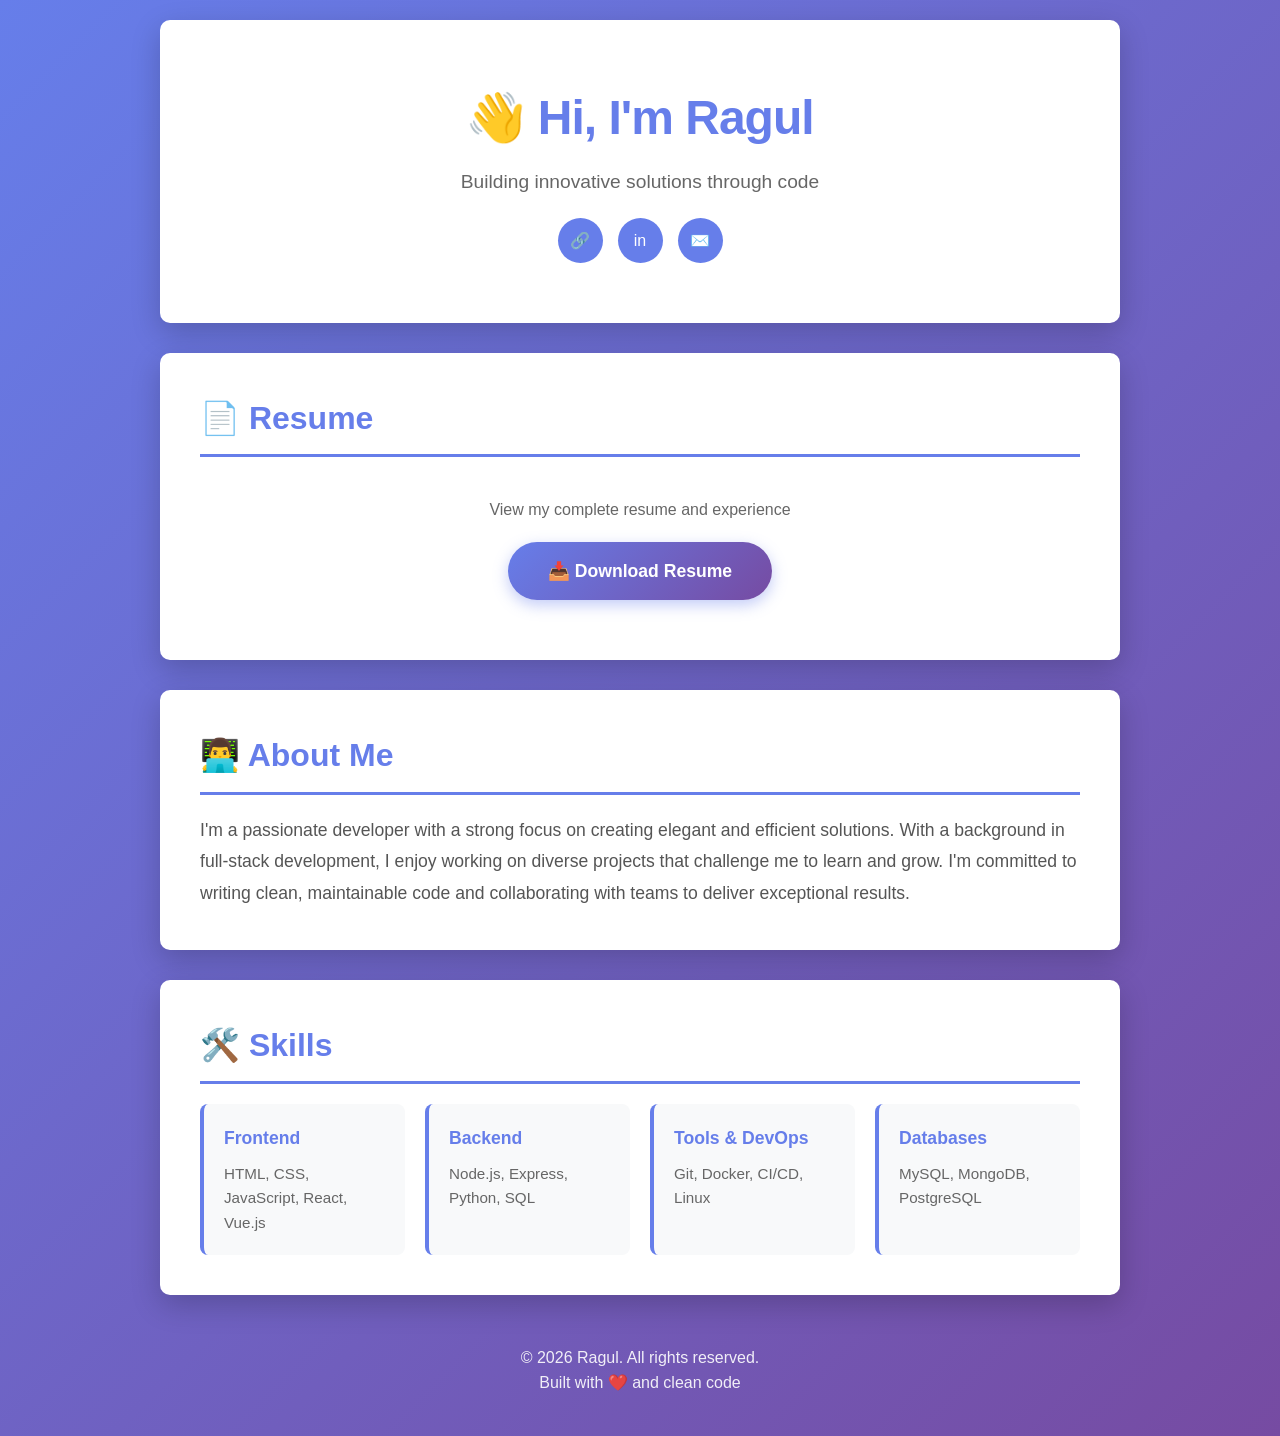
==== commit b282d5e0: "Fix encoding issue in footer and trigger GitHub Pages rebuild" ====
--- a/index.html
+++ b/index.html
@@ -232,7 +232,7 @@
 
         <footer>
             <p>&copy; 2026 Ragul. All rights reserved.</p>
-            <p>Built with ���️ and clean code</p>
+            <p>Built with ❤️ and clean code</p>
         </footer>
     </div>
 </body>
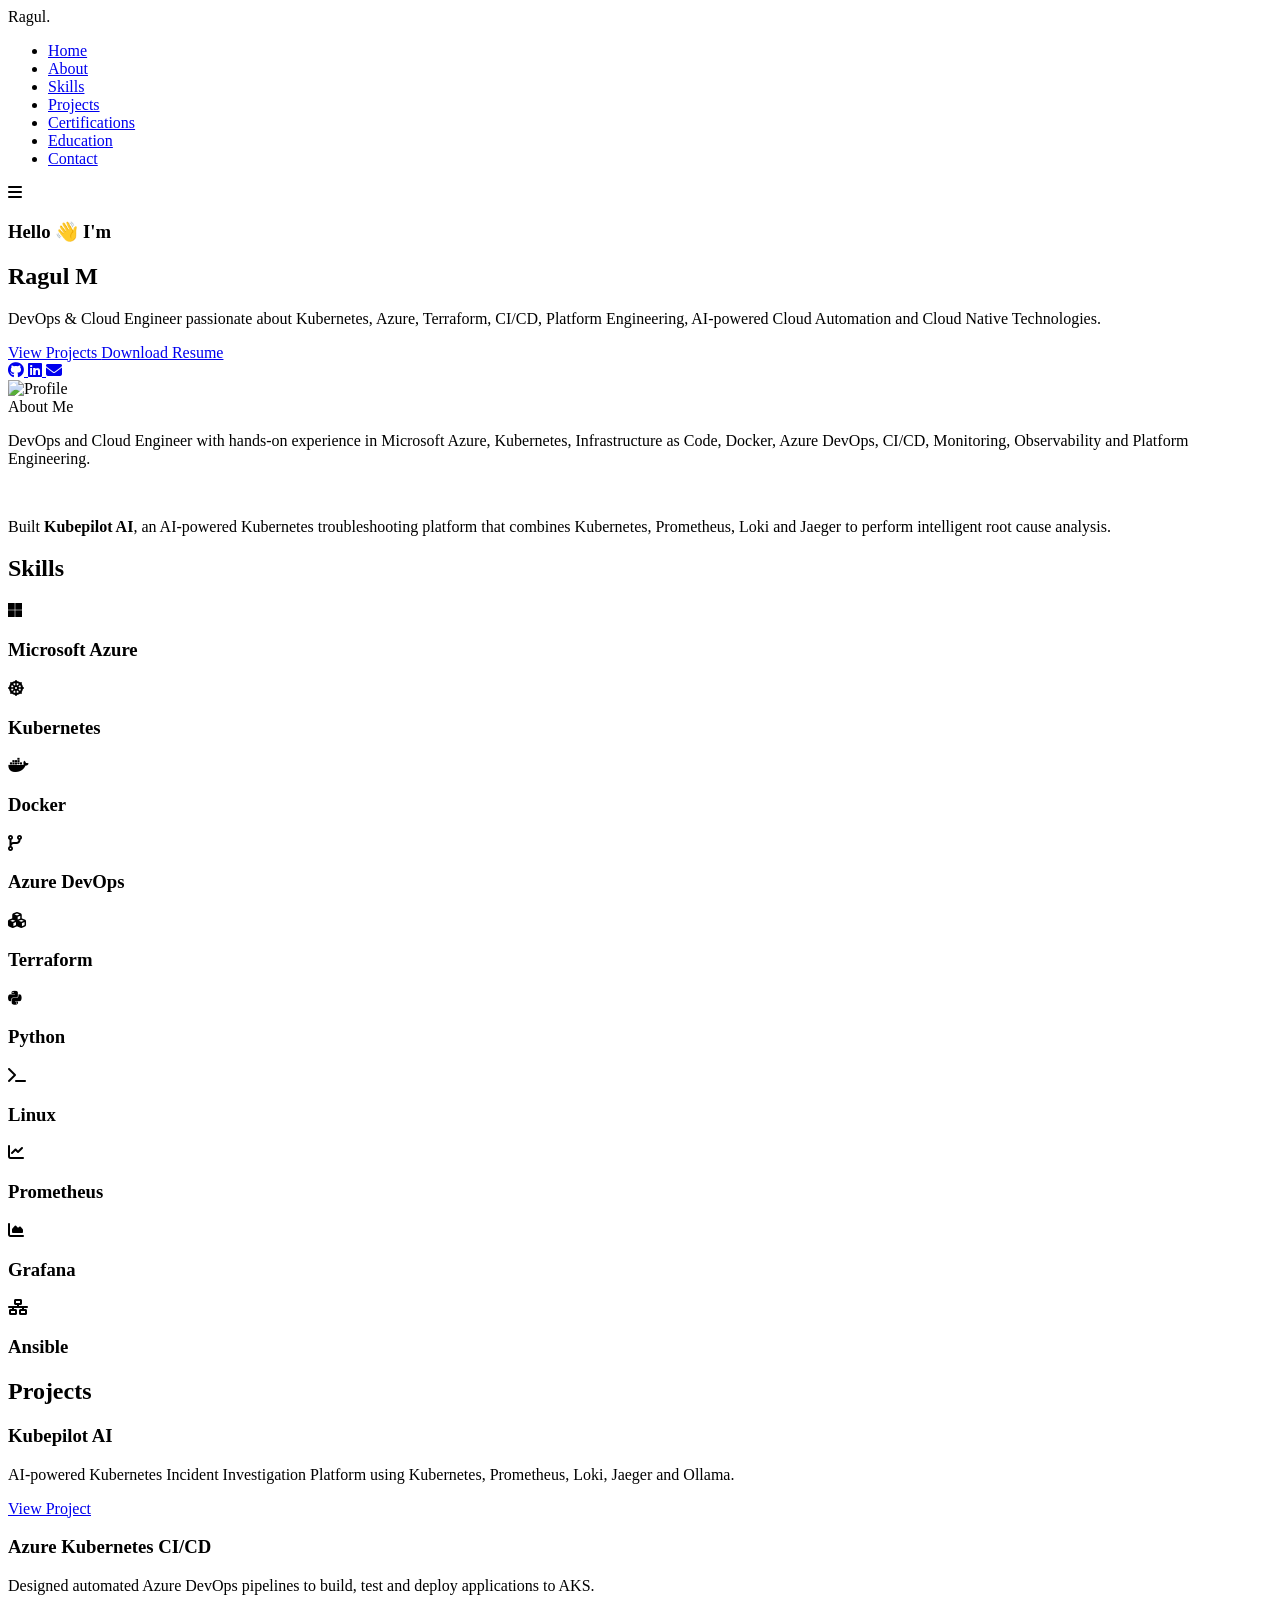
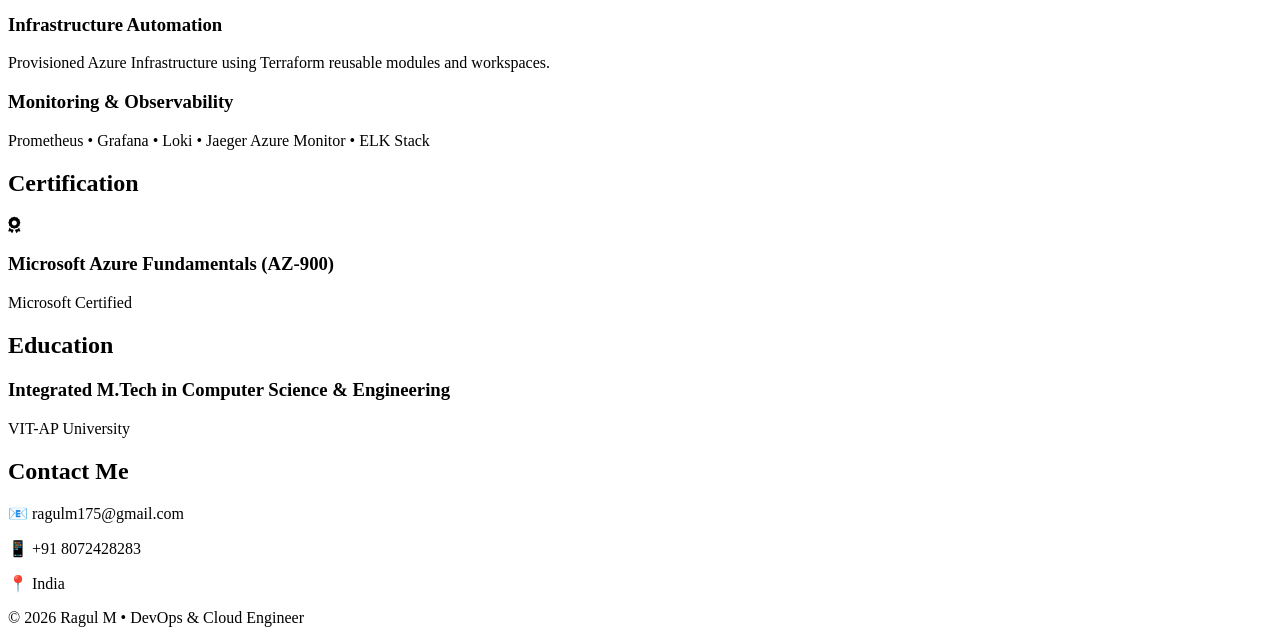
==== commit 60deb78b: "Update index.html" ====
--- a/index.html
+++ b/index.html
@@ -3,237 +3,379 @@
 <head>
     <meta charset="UTF-8">
     <meta name="viewport" content="width=device-width, initial-scale=1.0">
-    <title>Ragul - Portfolio</title>
-    <style>
-        * {
-            margin: 0;
-            padding: 0;
-            box-sizing: border-box;
-        }
-
-        body {
-            font-family: 'Segoe UI', Tahoma, Geneva, Verdana, sans-serif;
-            line-height: 1.6;
-            color: #333;
-            background: linear-gradient(135deg, #667eea 0%, #764ba2 100%);
-            min-height: 100vh;
-        }
-
-        .container {
-            max-width: 1000px;
-            margin: 0 auto;
-            padding: 20px;
-        }
-
-        header {
-            background: white;
-            border-radius: 10px;
-            padding: 60px 40px;
-            text-align: center;
-            box-shadow: 0 10px 30px rgba(0, 0, 0, 0.2);
-            margin-bottom: 30px;
-        }
-
-        h1 {
-            font-size: 3em;
-            color: #667eea;
-            margin-bottom: 10px;
-            letter-spacing: -1px;
-        }
-
-        .tagline {
-            font-size: 1.2em;
-            color: #666;
-            margin-bottom: 20px;
-        }
-
-        .social-links {
-            margin-top: 20px;
-            display: flex;
-            justify-content: center;
-            gap: 15px;
-        }
-
-        .social-links a {
-            display: inline-block;
-            width: 45px;
-            height: 45px;
-            background: #667eea;
-            color: white;
-            border-radius: 50%;
-            text-align: center;
-            line-height: 45px;
-            text-decoration: none;
-            transition: all 0.3s ease;
-        }
-
-        .social-links a:hover {
-            background: #764ba2;
-            transform: translateY(-3px);
-            box-shadow: 0 5px 15px rgba(0, 0, 0, 0.2);
-        }
-
-        .section {
-            background: white;
-            border-radius: 10px;
-            padding: 40px;
-            margin-bottom: 30px;
-            box-shadow: 0 10px 30px rgba(0, 0, 0, 0.2);
-        }
-
-        .section h2 {
-            color: #667eea;
-            font-size: 2em;
-            margin-bottom: 20px;
-            padding-bottom: 10px;
-            border-bottom: 3px solid #667eea;
-        }
-
-        .resume-container {
-            text-align: center;
-            padding: 20px;
-        }
-
-        .resume-link {
-            display: inline-block;
-            background: linear-gradient(135deg, #667eea 0%, #764ba2 100%);
-            color: white;
-            padding: 15px 40px;
-            border-radius: 50px;
-            text-decoration: none;
-            font-size: 1.1em;
-            font-weight: 600;
-            transition: all 0.3s ease;
-            box-shadow: 0 5px 15px rgba(102, 126, 234, 0.4);
-        }
-
-        .resume-link:hover {
-            transform: translateY(-2px);
-            box-shadow: 0 8px 20px rgba(102, 126, 234, 0.6);
-        }
-
-        .about-text {
-            font-size: 1.1em;
-            line-height: 1.8;
-            color: #555;
-        }
-
-        .skills-grid {
-            display: grid;
-            grid-template-columns: repeat(auto-fit, minmax(200px, 1fr));
-            gap: 20px;
-        }
-
-        .skill-card {
-            background: #f8f9fa;
-            padding: 20px;
-            border-radius: 8px;
-            border-left: 4px solid #667eea;
-            transition: all 0.3s ease;
-        }
-
-        .skill-card:hover {
-            transform: translateX(5px);
-            box-shadow: 0 5px 15px rgba(0, 0, 0, 0.1);
-        }
-
-        .skill-card h3 {
-            color: #667eea;
-            margin-bottom: 10px;
-            font-size: 1.1em;
-        }
-
-        .skill-card p {
-            color: #666;
-            font-size: 0.95em;
-        }
-
-        footer {
-            text-align: center;
-            color: white;
-            padding: 20px;
-            margin-top: 30px;
-        }
-
-        footer p {
-            opacity: 0.9;
-        }
-
-        @media (max-width: 768px) {
-            h1 {
-                font-size: 2em;
-            }
-
-            .section {
-                padding: 20px;
-            }
-
-            header {
-                padding: 40px 20px;
-            }
-
-            .skills-grid {
-                grid-template-columns: 1fr;
-            }
-        }
-    </style>
+    <title>Ragul M | DevOps & Cloud Engineer</title>
+
+    <link rel="stylesheet" href="style.css">
+
+    <!-- Font Awesome -->
+    <link rel="stylesheet"
+        href="https://cdnjs.cloudflare.com/ajax/libs/font-awesome/6.6.0/css/all.min.css">
+
+    <!-- Google Font -->
+    <link href="https://fonts.googleapis.com/css2?family=Poppins:wght@300;400;600;700&display=swap" rel="stylesheet">
 </head>
+
 <body>
-    <div class="container">
-        <header>
-            <h1>👋 Hi, I'm Ragul</h1>
-            <p class="tagline">Building innovative solutions through code</p>
-            <div class="social-links">
-                <a href="https://github.com/ragulnn" title="GitHub">🔗</a>
-                <a href="https://linkedin.com" title="LinkedIn">in</a>
-                <a href="mailto:your.email@example.com" title="Email">✉️</a>
-            </div>
-        </header>
-
-        <div class="section">
-            <h2>📄 Resume</h2>
-            <div class="resume-container">
-                <p style="margin-bottom: 20px; color: #666;">View my complete resume and experience</p>
-                <a href="Ragul_Resume_Updated.pdf" download class="resume-link">📥 Download Resume</a>
-            </div>
+
+<!--================ NAVBAR ================-->
+
+<nav>
+    <div class="logo">Ragul<span>.</span></div>
+
+    <ul class="nav-links">
+        <li><a href="#home">Home</a></li>
+        <li><a href="#about">About</a></li>
+        <li><a href="#skills">Skills</a></li>
+        <li><a href="#projects">Projects</a></li>
+        <li><a href="#certifications">Certifications</a></li>
+        <li><a href="#education">Education</a></li>
+        <li><a href="#contact">Contact</a></li>
+    </ul>
+
+    <div class="menu-btn">
+        <i class="fa-solid fa-bars"></i>
+    </div>
+</nav>
+
+<!--================ HERO SECTION ================-->
+
+<section id="home" class="hero">
+
+    <div class="hero-left">
+
+        <h3>Hello 👋 I'm</h3>
+
+        <h1>Ragul M</h1>
+
+        <h2>
+            <span id="typing"></span>
+        </h2>
+
+        <p>
+            DevOps & Cloud Engineer passionate about Kubernetes,
+            Azure, Terraform, CI/CD, Platform Engineering,
+            AI-powered Cloud Automation and Cloud Native Technologies.
+        </p>
+
+        <div class="hero-buttons">
+
+            <a href="#projects" class="btn">
+                View Projects
+            </a>
+
+            <a href="Ragul_M_Resume.pdf"
+               target="_blank"
+               class="btn-outline">
+                Download Resume
+            </a>
+
         </div>
 
-        <div class="section">
-            <h2>👨‍💻 About Me</h2>
-            <p class="about-text">
-                I'm a passionate developer with a strong focus on creating elegant and efficient solutions. 
-                With a background in full-stack development, I enjoy working on diverse projects that challenge 
-                me to learn and grow. I'm committed to writing clean, maintainable code and collaborating with 
-                teams to deliver exceptional results.
-            </p>
+        <div class="social-icons">
+
+            <a href="https://github.com/ragulnn" target="_blank">
+                <i class="fab fa-github"></i>
+            </a>
+
+            <a href="https://linkedin.com/in/ragul-m-77b731297"
+               target="_blank">
+                <i class="fab fa-linkedin"></i>
+            </a>
+
+            <a href="mailto:ragulm175@gmail.com">
+                <i class="fas fa-envelope"></i>
+            </a>
+
         </div>
 
-        <div class="section">
-            <h2>🛠️ Skills</h2>
-            <div class="skills-grid">
-                <div class="skill-card">
-                    <h3>Frontend</h3>
-                    <p>HTML, CSS, JavaScript, React, Vue.js</p>
-                </div>
-                <div class="skill-card">
-                    <h3>Backend</h3>
-                    <p>Node.js, Express, Python, SQL</p>
-                </div>
-                <div class="skill-card">
-                    <h3>Tools & DevOps</h3>
-                    <p>Git, Docker, CI/CD, Linux</p>
-                </div>
-                <div class="skill-card">
-                    <h3>Databases</h3>
-                    <p>MySQL, MongoDB, PostgreSQL</p>
-                </div>
-            </div>
-        </div>
-
-        <footer>
-            <p>&copy; 2026 Ragul. All rights reserved.</p>
-            <p>Built with ❤️ and clean code</p>
-        </footer>
-    </div>
+    </div>
+
+    <div class="hero-right">
+
+        <img src="assets/profile.png" alt="Profile">
+
+    </div>
+
+</section>
+
+<!--================ ABOUT ================-->
+
+<section id="about">
+
+    <div class="section-title">
+        About Me
+    </div>
+
+    <div class="about-card">
+
+        <p>
+
+            DevOps and Cloud Engineer with hands-on experience
+            in Microsoft Azure, Kubernetes, Infrastructure as Code,
+            Docker, Azure DevOps, CI/CD, Monitoring,
+            Observability and Platform Engineering.
+
+        </p>
+
+        <br>
+
+        <p>
+
+            Built <strong>Kubepilot AI</strong>,
+            an AI-powered Kubernetes troubleshooting platform
+            that combines Kubernetes, Prometheus,
+            Loki and Jaeger to perform intelligent
+            root cause analysis.
+
+        </p>
+
+    </div>
+
+</section>
+
+<!--================ SKILLS ================-->
+
+<section id="skills">
+
+<h2 class="section-title">Skills</h2>
+
+<div class="skills-grid">
+
+<div class="skill-box">
+<i class="fa-brands fa-microsoft"></i>
+<h3>Microsoft Azure</h3>
+</div>
+
+<div class="skill-box">
+<i class="fa-solid fa-dharmachakra"></i>
+<h3>Kubernetes</h3>
+</div>
+
+<div class="skill-box">
+<i class="fa-brands fa-docker"></i>
+<h3>Docker</h3>
+</div>
+
+<div class="skill-box">
+<i class="fa-solid fa-code-branch"></i>
+<h3>Azure DevOps</h3>
+</div>
+
+<div class="skill-box">
+<i class="fa-solid fa-cubes"></i>
+<h3>Terraform</h3>
+</div>
+
+<div class="skill-box">
+<i class="fa-brands fa-python"></i>
+<h3>Python</h3>
+</div>
+
+<div class="skill-box">
+<i class="fa-solid fa-terminal"></i>
+<h3>Linux</h3>
+</div>
+
+<div class="skill-box">
+<i class="fa-solid fa-chart-line"></i>
+<h3>Prometheus</h3>
+</div>
+
+<div class="skill-box">
+<i class="fa-solid fa-chart-area"></i>
+<h3>Grafana</h3>
+</div>
+
+<div class="skill-box">
+<i class="fa-solid fa-network-wired"></i>
+<h3>Ansible</h3>
+</div>
+
+</div>
+
+</section>
+
+<!--================ PROJECTS ================-->
+
+<section id="projects">
+
+<h2 class="section-title">
+
+Projects
+
+</h2>
+
+<div class="project-container">
+
+<div class="project-card">
+
+<h3>Kubepilot AI</h3>
+
+<p>
+
+AI-powered Kubernetes Incident Investigation Platform
+using Kubernetes, Prometheus,
+Loki, Jaeger and Ollama.
+
+</p>
+
+<a href="https://github.com/ragulnn/kubepilot-ai"
+target="_blank">
+
+View Project
+
+</a>
+
+</div>
+
+<div class="project-card">
+
+<h3>Azure Kubernetes CI/CD</h3>
+
+<p>
+
+Designed automated Azure DevOps pipelines
+to build, test and deploy
+applications to AKS.
+
+</p>
+
+</div>
+
+<div class="project-card">
+
+<h3>Infrastructure Automation</h3>
+
+<p>
+
+Provisioned Azure Infrastructure
+using Terraform reusable modules
+and workspaces.
+
+</p>
+
+</div>
+
+<div class="project-card">
+
+<h3>Monitoring & Observability</h3>
+
+<p>
+
+Prometheus • Grafana • Loki • Jaeger
+Azure Monitor • ELK Stack
+
+</p>
+
+</div>
+
+</div>
+
+</section>
+
+<!--================ CERTIFICATIONS ================-->
+
+<section id="certifications">
+
+<h2 class="section-title">
+
+Certification
+
+</h2>
+
+<div class="certificate-card">
+
+<i class="fa-solid fa-award"></i>
+
+<h3>
+
+Microsoft Azure Fundamentals (AZ-900)
+
+</h3>
+
+<p>
+
+Microsoft Certified
+
+</p>
+
+</div>
+
+</section>
+
+<!--================ EDUCATION ================-->
+
+<section id="education">
+
+<h2 class="section-title">
+
+Education
+
+</h2>
+
+<div class="education-card">
+
+<h3>
+
+Integrated M.Tech in Computer Science & Engineering
+
+</h3>
+
+<p>
+
+VIT-AP University
+
+</p>
+
+</div>
+
+</section>
+
+<!--================ CONTACT ================-->
+
+<section id="contact">
+
+<h2 class="section-title">
+
+Contact Me
+
+</h2>
+
+<div class="contact-box">
+
+<p>
+
+📧 ragulm175@gmail.com
+
+</p>
+
+<p>
+
+📱 +91 8072428283
+
+</p>
+
+<p>
+
+📍 India
+
+</p>
+
+</div>
+
+</section>
+
+<footer>
+
+<p>
+
+© 2026 Ragul M • DevOps & Cloud Engineer
+
+</p>
+
+</footer>
+
+<script src="script.js"></script>
+
 </body>
-</html>+</html>
